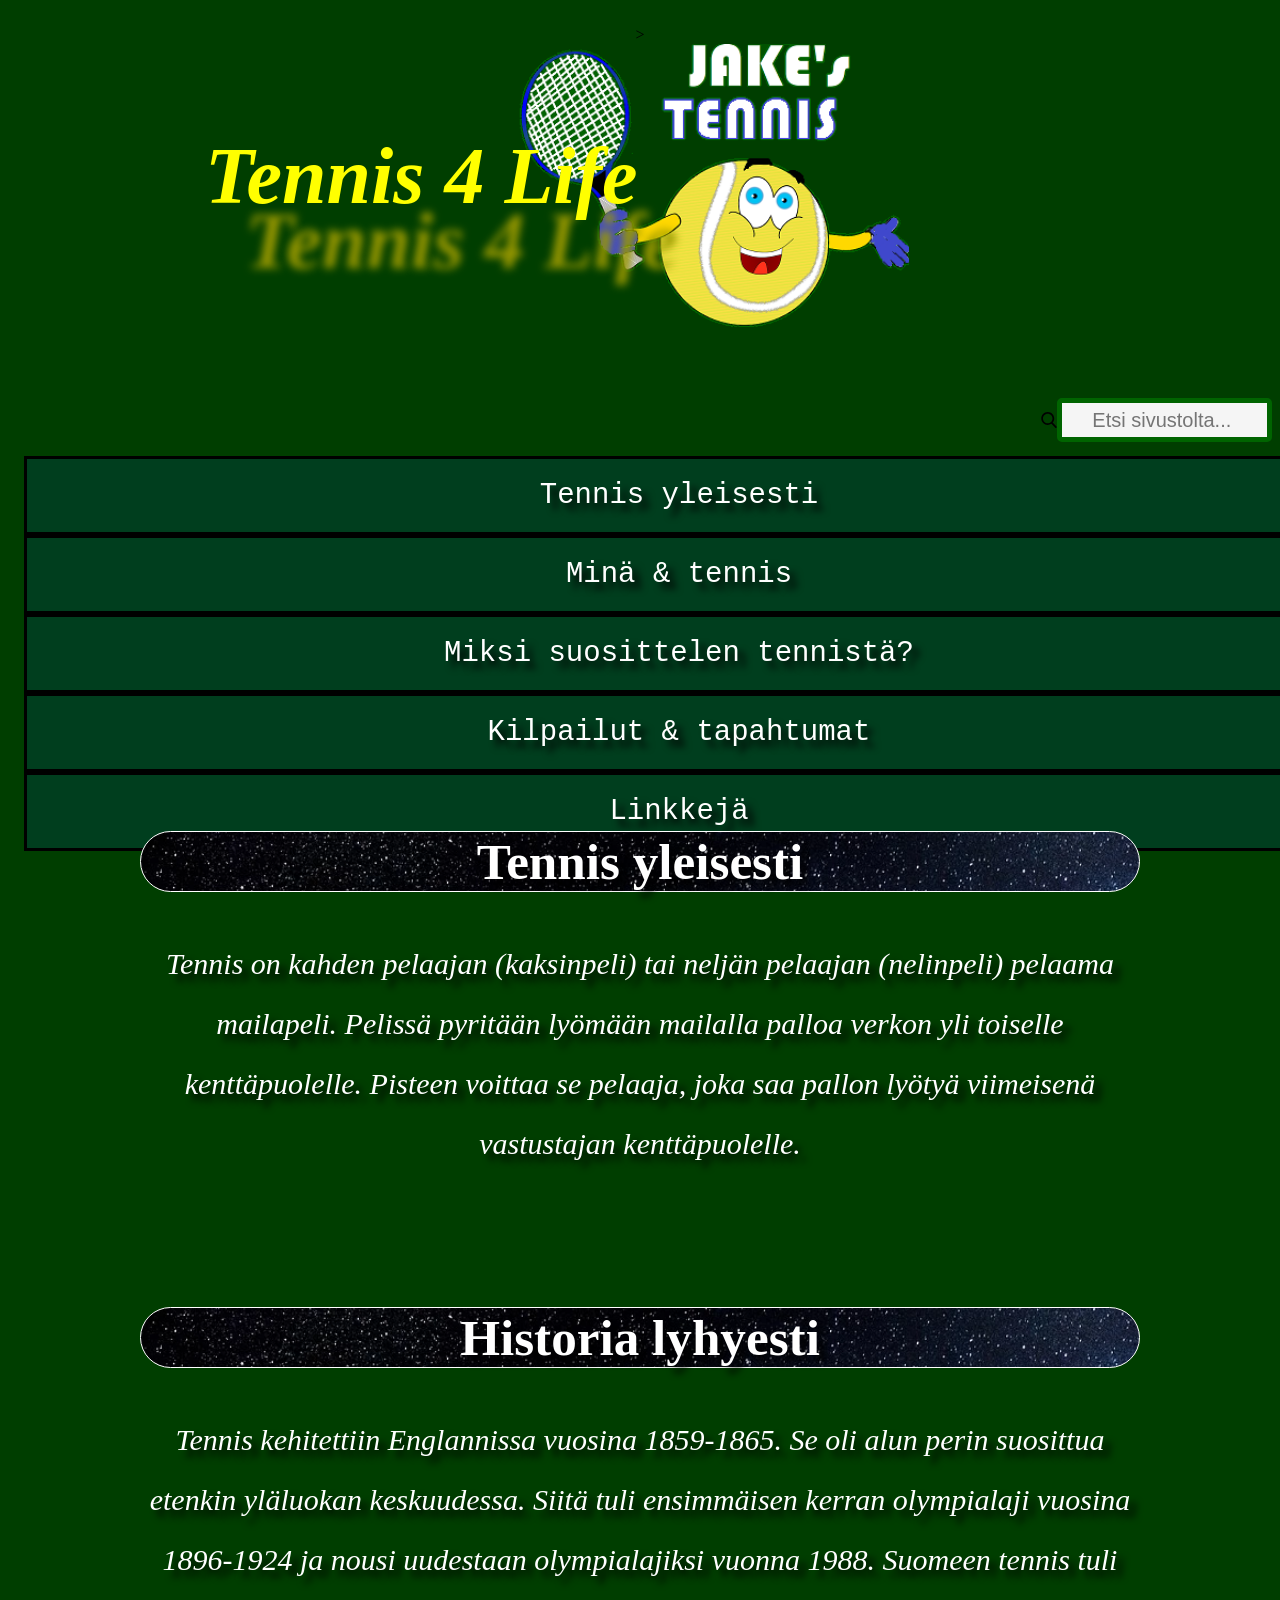
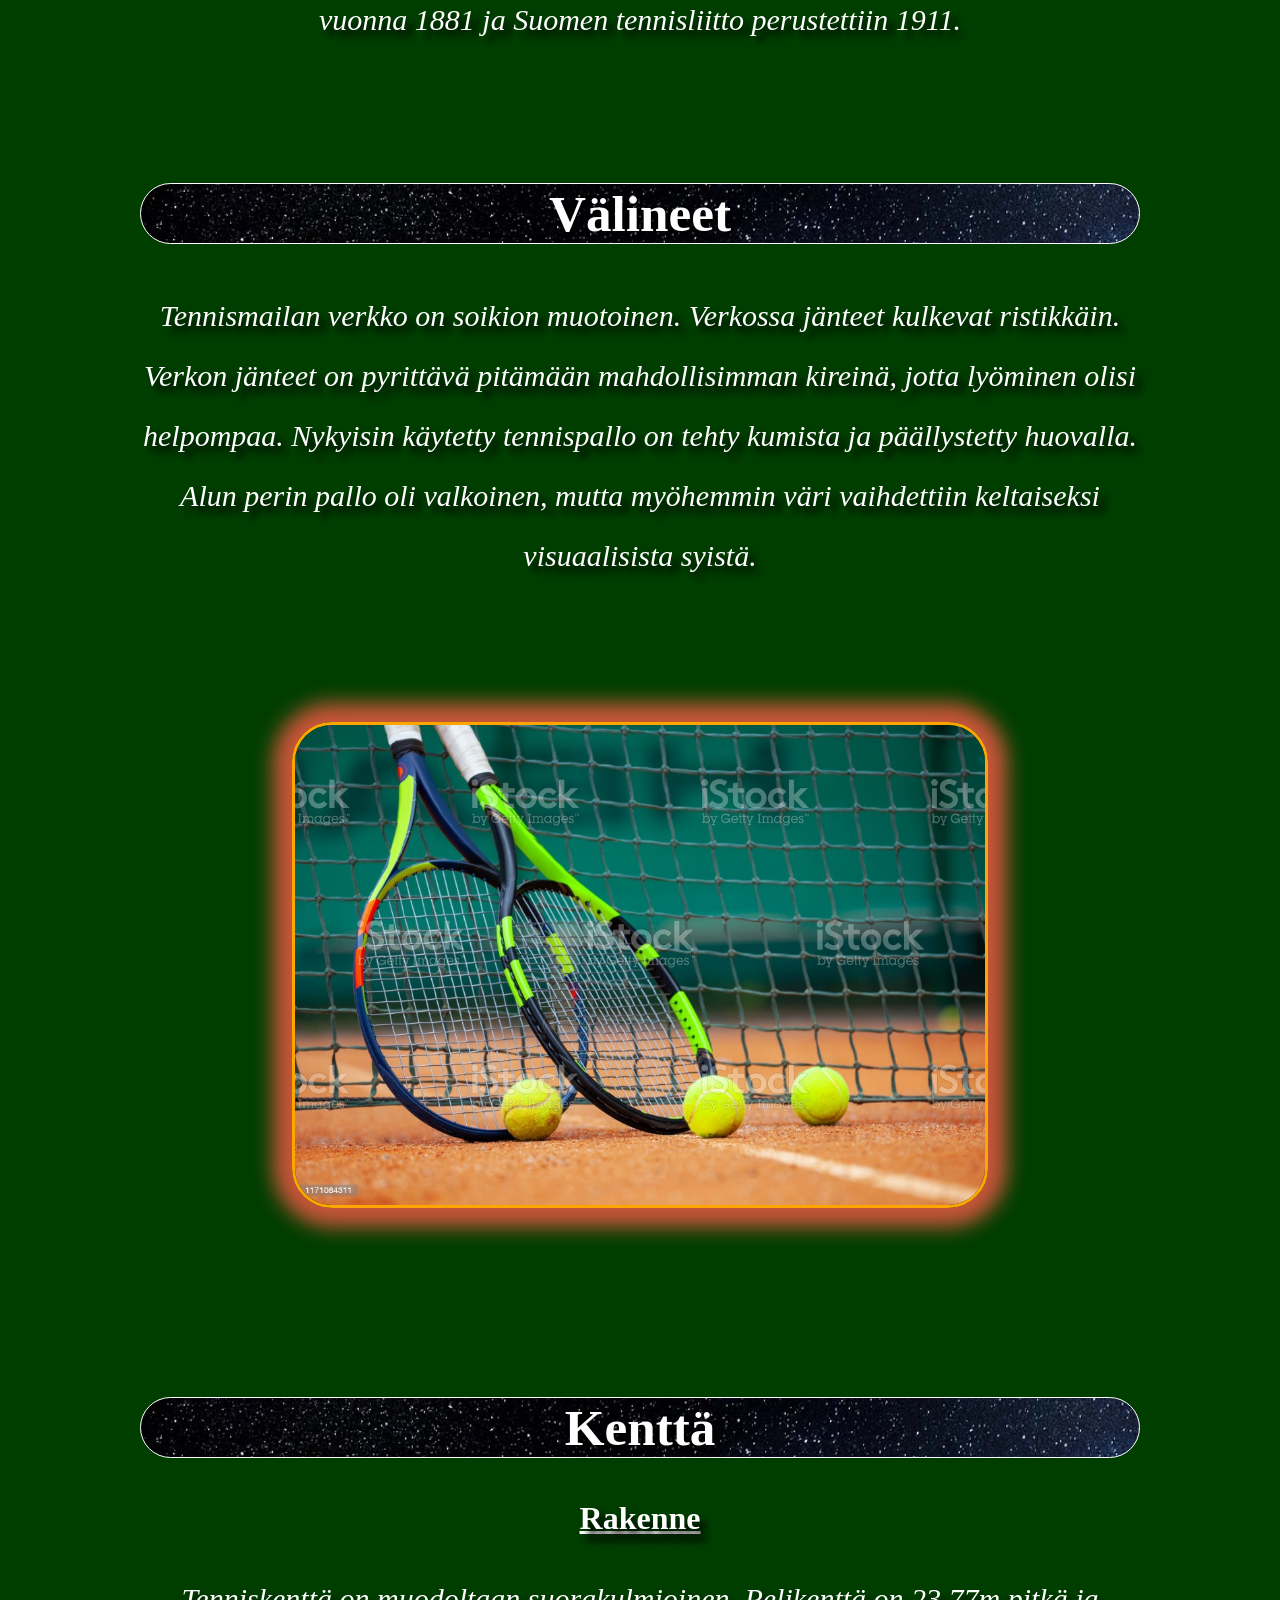
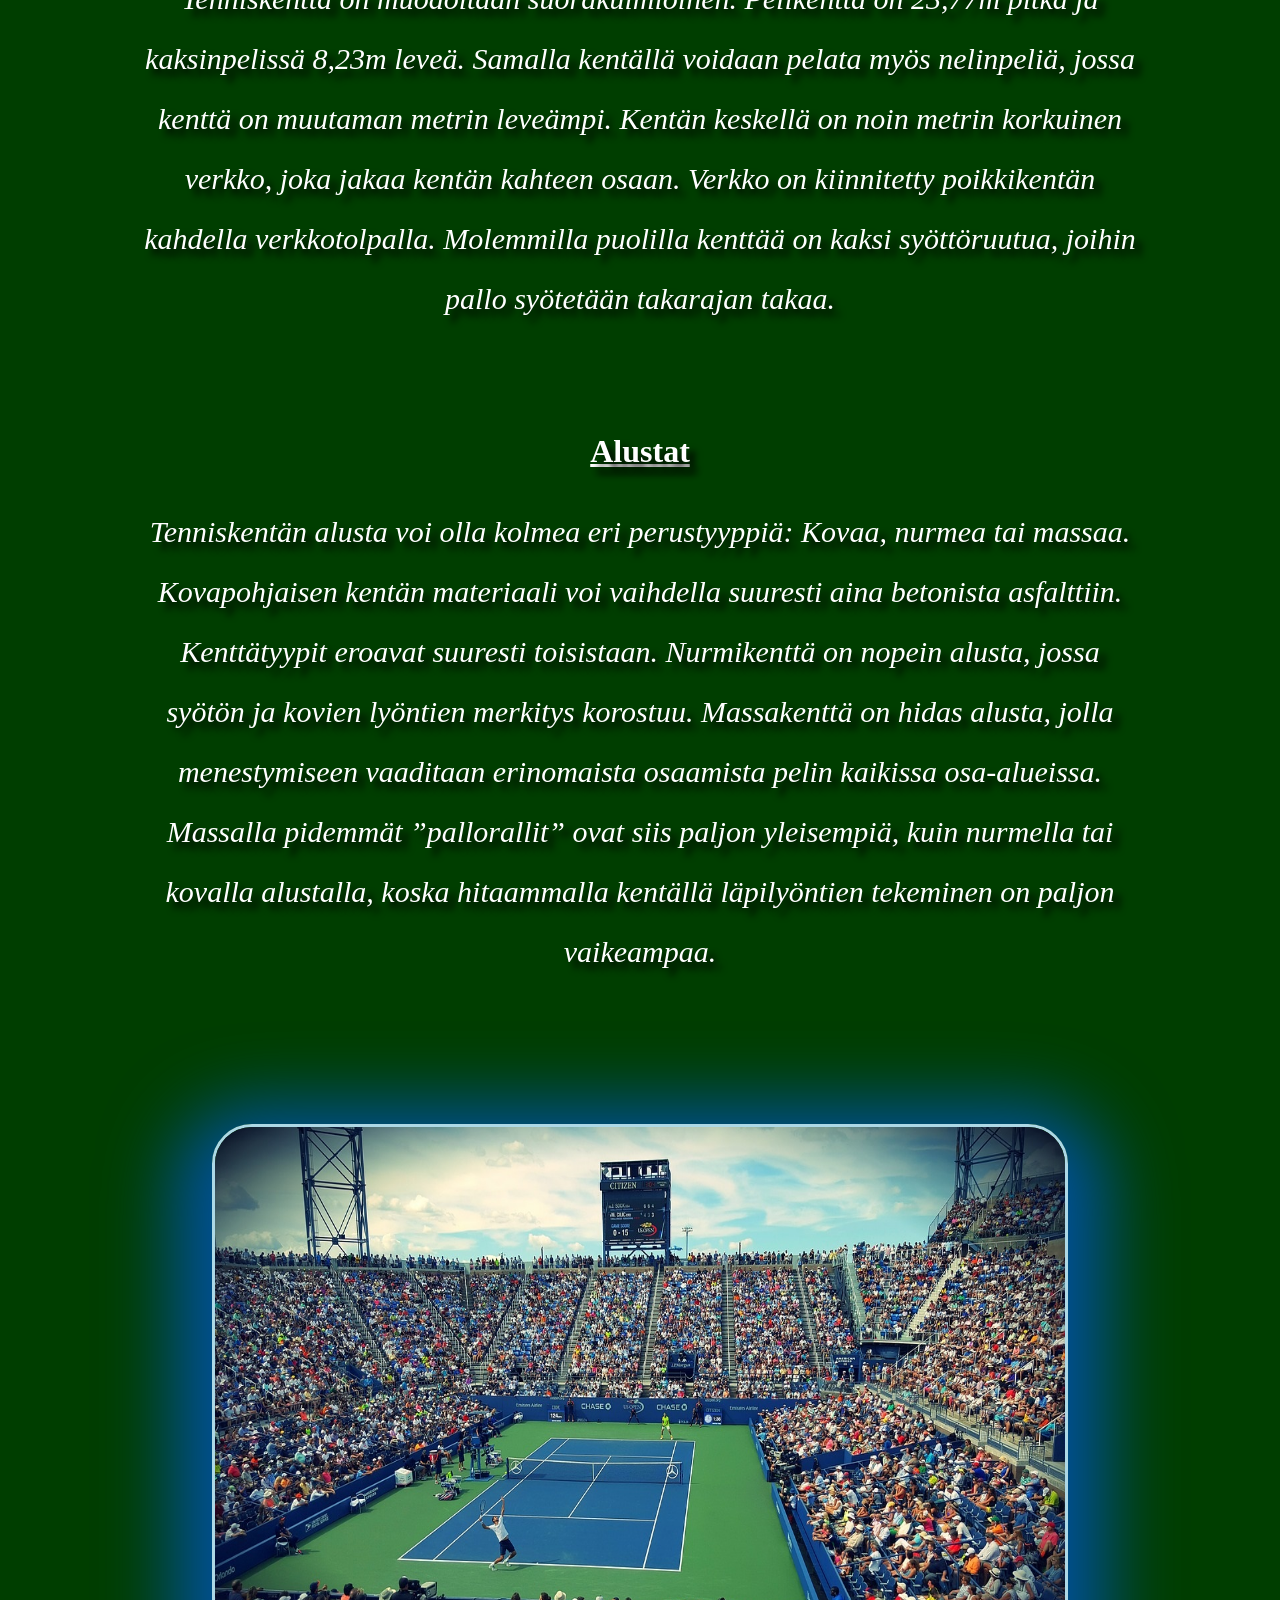
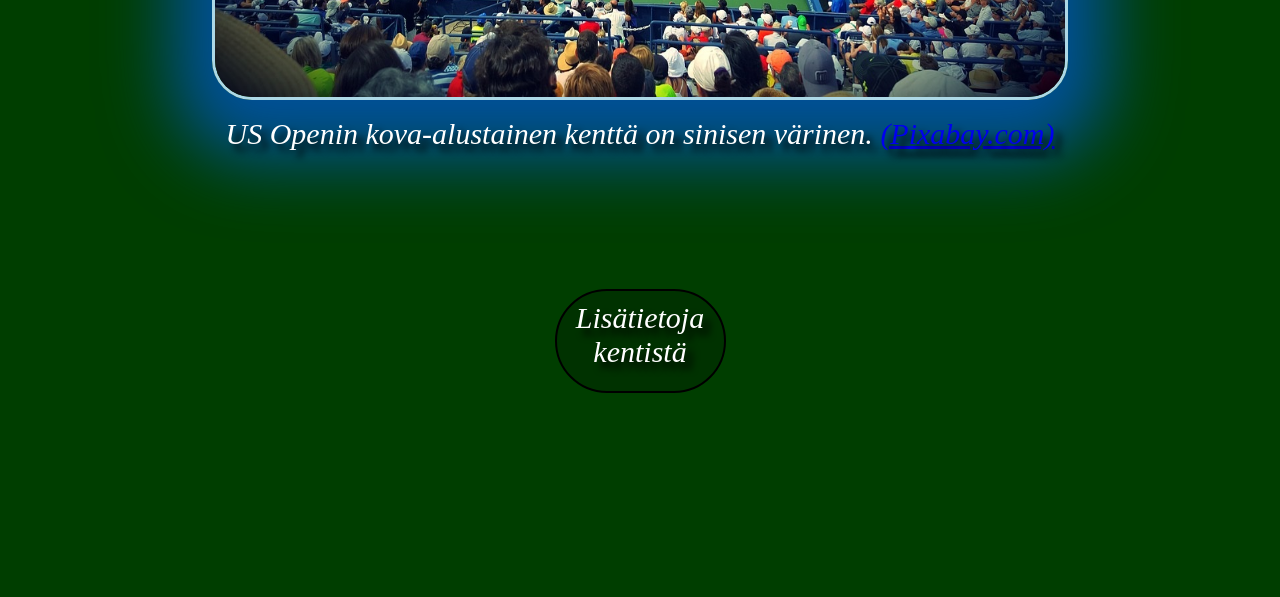
==== index.html @ c65dee9b "Add files via upload" ====
<!DOCTYPE html>
<html>
<head>
  <link rel="icon” type="icon” href="tenniskuvia/favicon.jpg">
    </head>
    <! Logo ja "tennis 4 life" -teksti -->
    <header><br>
       <meta charset=utf-8>
        <meta name="viewport" content="width=device-width, initial-scale=1.0">>
        <img class="logo" src="tenniskuvia/tennislogo.png" alt=”Logo" height="300"><br><br><br>
       
    <! Search bar -->
                                                                                  <div class="wrapper">
    <img class="search-icon" src="[data-uri]" />
    <input class="search" placeholder="Etsi sivustolta..." type="text" >
    <img class="clear-icon" src="[data-uri]" />
  </div> 
  
  <! Sivuvalikko -->
  
  
   <div class="fixed">
    <a href="yleisesti.html" class=valikko >Tennis yleisesti</a><br><br>
    <a href="minajatennis.html" class=valikko >Minä & tennis</a><br><br>
    <a href="suosittelen.html" class=valikko >Miksi suosittelen?</a><br><br>
    <a href="kilpailut.html" class=valikko >Kilpailut & tapahtumat </a> <br><br>
     <a href="linkkeja.html" class=valikko >Linkkejä</a>           </div>                  
    <h4>Tennis 4 Life</h4>
      
                            
    <! Päävalikko -->                        
    
    <nav class="alkuvalikko">
     <a href="yleisesti.html" class=valikko1 >Tennis yleisesti</a>
    <a href="minajatennis.html" class=valikko1 >Minä & tennis</a>
    <a href="suosittelen.html" class=valikko1 >Miksi suosittelen tennistä?</a> 
    <a href="kilpailut.html" class=valikko1 >Kilpailut & tapahtumat </a> 
    <a href="linkkeja.html" class=valikko1 >Linkkejä</a>                             
    </nav></head>
    <h1>Tennis</h1>                         
                               
    </header>
      
    <! Pääotsikko -->
                           
    <title>Tennis</title>
    <meta charset="UTF-8">
    <metaname="author"content=”Jaakko Linnamaa">
    <metaname=”description” content=”Jaakko ja tennis harrastuksena">
    
    <metahttp-equiv=”default-style” content=”60”>
    <link rel="stylesheet" href="tyylii.css">
   
 <! Otsikot, kuvat ja leipäteksti -->


<body>
   <div class="container">     <br><br><br> <br><br><br><br>  <br><br>              
    <h2>Tennis yleisesti</h2>
    <p>Tennis on kahden pelaajan (kaksinpeli) tai neljän pelaajan (nelinpeli) pelaama mailapeli. Pelissä pyritään lyömään mailalla palloa verkon yli toiselle kenttäpuolelle. Pisteen voittaa se pelaaja, joka saa pallon lyötyä viimeisenä vastustajan kenttäpuolelle.</p><br><br><br><br><br>
    <h2>Historia lyhyesti</h2>
    <p>Tennis kehitettiin Englannissa vuosina 1859-1865. Se oli alun perin suosittua etenkin yläluokan keskuudessa. Siitä tuli ensimmäisen kerran olympialaji vuosina 1896-1924 ja nousi uudestaan olympialajiksi vuonna 1988. Suomeen tennis tuli vuonna 1881 ja Suomen tennisliitto perustettiin 1911. </p><br><br><br><br><br>
    <h2>Välineet</h2>
    <p>Tennismailan verkko on soikion muotoinen. Verkossa jänteet kulkevat ristikkäin. Verkon jänteet on pyrittävä pitämään mahdollisimman kireinä, jotta lyöminen olisi helpompaa.
Nykyisin käytetty tennispallo on tehty kumista ja päällystetty huovalla. Alun perin pallo oli valkoinen, mutta myöhemmin väri vaihdettiin keltaiseksi visuaalisista syistä.<br><br><br>
</p>
    <figure> 
     <img class="mailat" src="tenniskuvia/tennismaila.jpg" alt=”Maila ja pallo" border="3" height="480" width="690">
   </figure>       <br><br><br><br><br><br> <br>                                              
    <h2>Kenttä</h2>
    <h3>Rakenne</h3>
    <p>Tenniskenttä on muodoltaan suorakulmioinen. Pelikenttä on 23,77m pitkä ja kaksinpelissä 8,23m leveä. Samalla kentällä voidaan pelata myös nelinpeliä, jossa kenttä on muutaman metrin leveämpi. Kentän keskellä on noin metrin korkuinen verkko, joka jakaa kentän kahteen osaan. Verkko on kiinnitetty poikkikentän kahdella verkkotolpalla. Molemmilla puolilla kenttää on kaksi syöttöruutua, joihin pallo syötetään takarajan takaa.</p><br><br><br><br>
    <h3>Alustat</h3>
    <p>Tenniskentän alusta voi olla kolmea eri perustyyppiä: Kovaa, nurmea tai massaa. Kovapohjaisen kentän materiaali voi vaihdella suuresti aina betonista asfalttiin. Kenttätyypit eroavat suuresti toisistaan. Nurmikenttä on nopein alusta, jossa syötön ja kovien lyöntien merkitys korostuu. Massakenttä on hidas alusta, jolla menestymiseen vaaditaan erinomaista osaamista pelin kaikissa osa-alueissa. Massalla pidemmät ”pallorallit” ovat siis paljon yleisempiä, kuin nurmella tai kovalla alustalla, koska hitaammalla kentällä läpilyöntien tekeminen on paljon vaikeampaa.</p> <br>
<figure> <br><br><br><br><br><br>
    
    <img class="tennisqva" src="tenniskuvia/tenniskentta.jpg" border="3" alt=”tenniskentta" height="570" width="850"> 
    <figcaption>
    <p><i>US Openin kova-alustainen kenttä on sinisen värinen. <a id="pixabay-link" href="https://www.pixabay.com">(Pixabay.com)</p>
    </figcaption> </figure>  <br><br><br><br><br><br>
                                                                                                                   
    <a id="kentät-link" href="https://www.ertheo.com/blog/en/type-tennis-courts/" class=lisaa>Lisätietoja kentistä</a>
                                                                                 </figure>
                                                                                   
</div><br><br><br><br><br><br>
                                                                                 
  <! Alavalikko --> 
                                                                                 
</body>
                                                                           
 <footer><div class="flex-container1">
<br>

<nav class="city">
<a href="condition.html" class=foots >Condition of use</a>
<a href="policy.html" class=foots >Privacy policy</a>
<a href="contact.html" class=foots >Contact us</a>
<a href="about.html" class=foots >About us</a>
</nav></div>
</footer>
</html>
---- tyylii.css ----
/* taustat otsikoille, alavalikon pallukoille ja "linkkejä" -sivun taustakuva */

h1{background-image:url(tenniskuvia/night.jpg); background-size: 3050px;}
h2{background-image:url(tenniskuvia/night.jpg); border-radius: 40px; background-size: 1050px; border: solid 1px white}
.container3{background-image:url(tenniskuvia/palloa.jpg)}

/* tekstit ja otsikot */
/* määritellään leipätekstin ja otiskoiden fontit, sijainti ja koot. h4 on "tennis 4 life" tekstin määrittelijä. */
p {
font-size: 28px;
font-style: italic;
    font-family: "Goudy Old Style", serif;
    color: white;
    max-width: 1000px;
    position: relative;
    line-height: 2em;
    left: 0px;
    margin:0;}
    .container{
        width:1000px;
        margin:auto;
        text-align: center;
        text-shadow: 7px 7px 7px #000000;
}
h1 {
    color:white;
    text-shadow: 7px 7px 7px #000000;
    font-size: 4.07em;
    font-family: 'Courier New', monospace;
    display: block;
    position: relative;
    text-align: center;
}
h2 {
    color:white;
    text-shadow: 7px 7px 7px #000000;
    font-size: 3.2em;
    text-decoration: rgb(0,62,30);
    position: relative;
    padding: 15pm 15px;
    text-align: center;
    max-width: 1050px;
}
h3 {  color: white;
    text-shadow: 7px 7px 7px #000000;
        font-size: 2em; 
    text-decoration:rgb(0,62,30);
        position: relative;
    padding: 15pm 15px;
    max-width: 1050px;
    text-align: center;
    text-decoration: underline rgb(255,255,255);
}
h4 {
    font-family: 'Brush Script MT', cursive;
    color:yellow;
    text-shadow: 40px 65px 8px #990;
    font-size: 7em;
    position: relative;
    top: 25px;
    left: 205px;
    display: block;
    position: absolute;
    font-style: italic;

/* taustaväri sivulle */
}
body {background-color:rgb(0,62,00);}


/* sivuvalikko */
/* koko ja sijainti, pysyy sivun vasemmassa raunassa vieritettäessä sivua */
.valikko {display:flex; flex-direction: column; position: sticky; text-align:center; color:white;font-size:20px;text-shadow: 7px 7px 7px #000000;height:auto;} 

/* ylävalikko */
/* määritellään koot, sijainti, tekstin tyyli jne. */
.valikko1 {font-family:'Courier New', monospace;  display: flex; border: solid 3px black; justify-content: space-evenly; width: 100%; text-align:center;float: left;display:inline-block;margin-left:100em; color:white;font-size:20px; padding: 20px; margin: 0px;text-decoration:inherit;text-shadow: 7px 7px 7px #000000;} 
a:hover{background-color: darkgreen; text-decoration:underline; border-color: green}

/* sivuvalikkoon puuttuvia tietoja */
div.fixed{ width: 190px; 
  position: fixed; 
  margin-left: 10px;
bottom: 4.5em;}


/* kuva */
.sammakko{position: relative;
    
    box-shadow: 0px 0px 40px 10px#06fcc8;
    border-color: #037f92;
    }


/* navigation */
nav {
  display: flex;
    justify-content: space-evenly;
    background-color:rgb(0,42,30);
    box-shadow: 0px 0px 50px 4px#000;
list-style-type: none;
  text-align: start; 
    text-align: center;
    border-bottom-style: double;
    border-left-style: double;
    border-right-style: double;
    border-top-style: double;

/* alavalikon värit ja fontit */
}
 .city{
  background-color:rgb(0,62,30);
 font-family: "Goudy Old Style", serif;
    
     list-style-type: none;
  text-align: start; 
     text-align: center;     
     height: 60px;
    border-bottom-style: double;
    border-left-style: double;
    border-right-style: double;
    border-top-style: double;
     border-radius:40px;
}


/* linkit */
/* linkkien värit jne. */
.foots{color:white; text-decoration:inherit;font-size: 29px;border:solid white 1px;padding:10px;background-color:rgb(0,50,0); display:inline-block; margin: 1.7px 85px; width:5.9em; border-radius:1000px;} 
a:visited{color: darkcyan}
a:hover {color:yellow}
a:active {color:lightgreen}

/* kuvia */
/* koot ja reunat kuville */
.tennisqva{
    position: relative;
    border-radius:40px;
    box-shadow: 0px 20px 70px 39px#005199;
border-color: lightblue;}
.rafa{
    position: relative;
    border-radius:40px;
    box-shadow: 0px 20px 70px 39px#000150;
    max-width:800px;
border-color: blue;}
    .rafa:hover{
        transform-style:preserve-3d;}
.uusi:hover{
    transform-style:preserve-3d;}
.uusi:hover{
    transform: scale(1.4);}
.nuorena{
    position: relative;
   border-radius:30px;
    box-shadow: 0px 0px 50px 20px#999150;
    border-color: darkolivegreen;
    }
.nuorena:hover{
  transform: scale(1.4);}
.nuorena:hover{
    transform-style:preserve-3d;}
.nuorena:hover{
    border-color: yellowgreen;}
.turnaus{
    position: relative;
    border-radius:40px;
    box-shadow: 0px 20px 70px 39px#C75039;
    border-color: orange;
    }
.turnaus:hover{
    transform-style: preserve-3d;
}
.uusi{
    position: relative;
     border-radius:50px;
    border-bottom-style: double;
    border-collapse: separate;
    border-width: thick;
   box-shadow: 0px 20px 200px 90px#000000;
    border-color: darkgreen;
    max-width:400px;
  
}
.rafa:hover{
  transform: scale(1.3);
}
div.flex_fixed {
  position: fixed;
    text-shadow: 7px 7px 7px #000000;
    bottom: 86px;
  right: 1300px;
  width: 500px;
    height:150px;
    border:none;
    margin:auto;
}
.fixed{
    text-shadow: 7px 7px 7px #000;
    font-size: 18.5px;
    font-style: italic;
}
.mailat{
  position: relative;
    border-radius:40px;
    box-shadow: 0px 0px 20px 19px#C75539;
    border-color: orange;
    }
.mailat:hover{
    transform-style: preserve-3d;
}
div.ylateksti{
    right: 500px;
    font-size: 100px;

/* ylävalikon asettelua */
}
.alkuvalikko{
    display: flex;
    width:100%;
    background-color:rgb(0,62,00);
    box-shadow: 0px 0px 50px 4px#000;
    height: 70px;
   background-size: 10px;
list-style-type: none;
  text-align: start; 
  padding: 0;
  margin: 0;
    border-bottom-style: double;
    border-left-style: double;
    border-right-style: double;
    border-top-style: double;
    
}
.flex-container{display: flex; width: auto}
.flex-container1{display: flex; width: 100%; justify-content: center;}

.lisaa{color:white; font-size: 50px; text-decoration:inherit;border:solid 2px black;padding:10px;background-color:rgb(0,50,0); display:inline-block; margin: 1.7px 55px; width:9.9em; border-radius:1000px;} 
a:visited{color: violet}
a:hover {color:yellow}
a:active {color:lightgreen}
.foots:hover{
    background: darkgreen;
}
.lisaa:hover{
    background: darkgreen;

/* logon sijoittaminen */
}
.logo{position: relative; left: 700px}
header{background: rgb(0,62,00); text-align: center}
footer{text-align: center}


/* search bar sivulle */
.wrapper {
    justify-content:flex-end;
    position: relative;
    display: flex;
    min-width: 100px;
    }
  .clear-icon {
    position: absolute;
    top: 8px;
    right: 8px;
    width: 10px;
    cursor: pointer;
    visibility: hidden;
  }
 .search {
     font-size: 20px;
    border: 5px solid darkgreen;
     justify-content:flex-end;
    border-radius: 5px;
    height: 30px;
    width: 12%;
    padding: 2px 23px 2px 30px;
    outline: 0;
     background-color: #f5f5f5;}
search:focus {
    border: 1.5px solid #009688;
    background-color: white;
  }
.logo{display: flex; justify-content: center;}



/* pienempi näyttö / tabletti */
/* pienemmässä näytössä valikko yksinkertaistuu eli menee päällekäin, sivuvalikko ja alavalikko katoavat */
@media only screen and (max-width: 1500px){div.fixed{visibility: hidden;}p{font-size:30px;}h1{font-size: 3em}.foots{font-size:15px} nav.city{visibility: hidden; background: rgb(0,62,00);border: none; box-shadow: none;float: none;width: 100%;float: left;  display: block; text-align: center; padding: 14px 16px; text-decoration: none;}h4{font-size: 5em; right: 1050px top: 2000px}img.logo{left: 500px}nav.alkuvalikko{border: none; box-shadow: none; background: rgb(0,62,00);float: none;width: 100%;float: left; display: block;text-align:center;
  padding: 14px 16px; text-decoration: none;}.valikko1{font-size: 29px;border: solid black;background: rgb(0,62,30)}header{width: 100%}h1{visibility: hidden}body{background: rgb(0,62,00)}.lisaa{margin:0.7px 25px; width:4.9em;height: 80px;font-size: 30px }}

/* pieni näyttö / kännykkä */
/* yhä pienemmässä näytössä sivu yksinkertaistuu entisestään, valikko yksinkertaistuu eli menee päällekäin, sivuvalikko ja alavalikko katoavat, koko sivu on samaa tummanvihreätä taustaa */
@media (min-width:320px)(max-width: 1500px){div.fixed{visibility: hidden;}p{font-size:30px;}h1{font-size: 3em}.foots{font-size:15px} nav.city{background: rgb(0,62,00);border: none; box-shadow: none;text-align: center; padding: 14px 16px;}h4{font-size: 5em; right: 1050px top: 2000px}img.logo{left: 500px}nav.alkuvalikko{border: none; box-shadow: none; background: rgb(0,62,00);float: none;width: 100%;float: left; display: block;text-align:center;
  padding: 14px 16px; text-decoration: none;}.valikko1{font-size: 25px;border: solid black;background: rgb(0,62,30)}header{width: 100%}h1{visibility: hidden}body{background: rgb(0,62,00)}.lisaa{margin:0.7px 25px; width:4.9em;height: 80px;font-size: 30px }}
 
    
/* koneella pienempi näyttö */  
/* sivuvalikko otetaan pois, mikäli näyttö ei ole tarpeeksi leveä ja valikko menisi tekstin päälle */
@media only screen and (max-width: 1900px){div.fixed{visibility: hidden;}
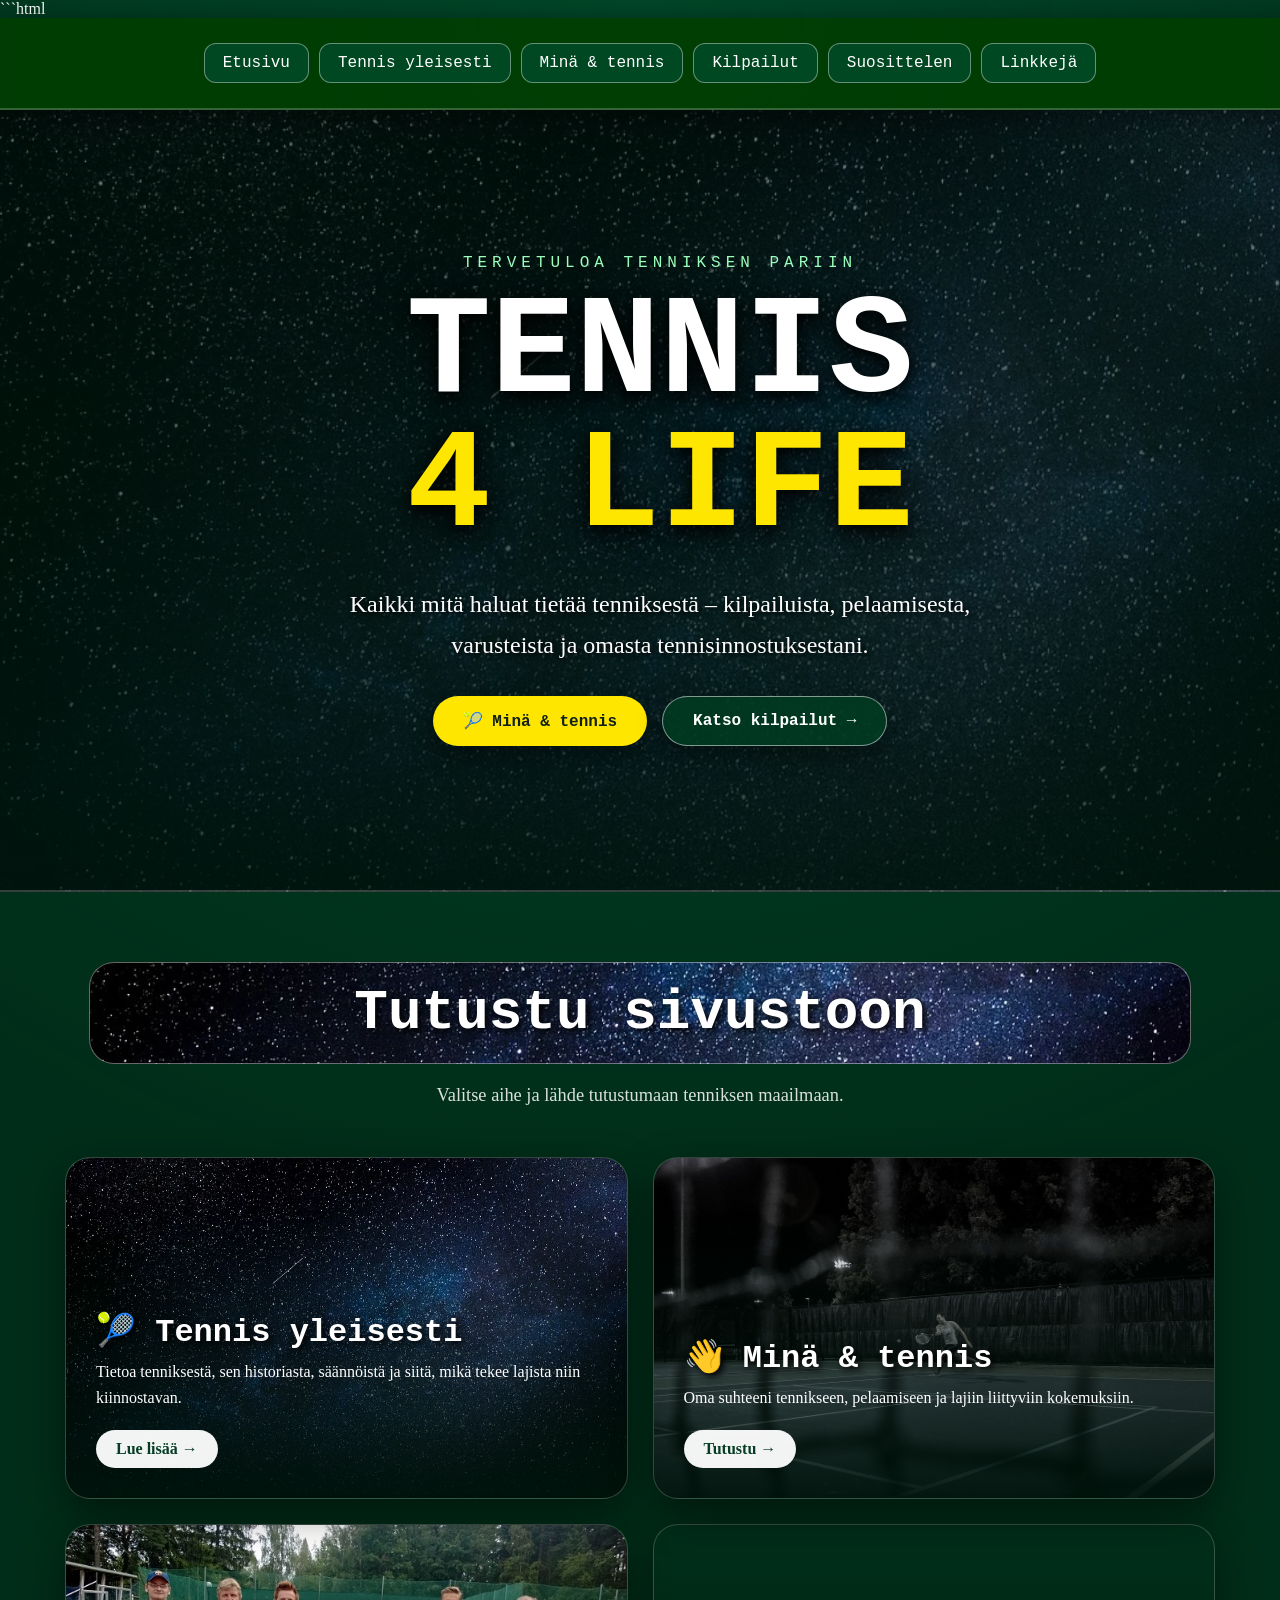
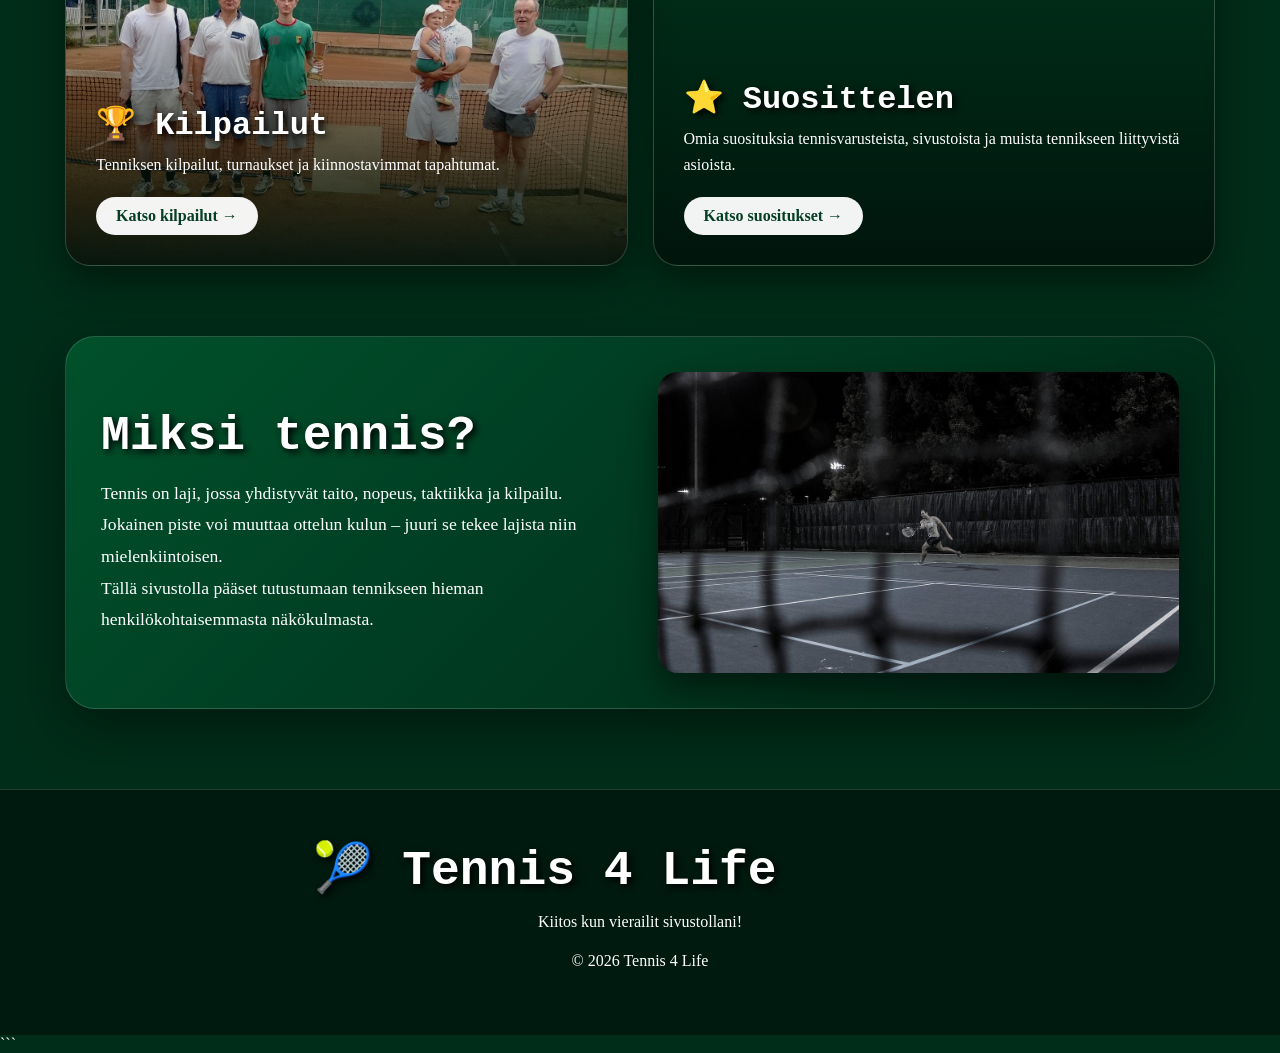
==== commit 324089cc: "Update index.html" ====
--- a/index.html
+++ b/index.html
@@ -1,101 +1,822 @@
+```html
 <!DOCTYPE html>
-<html>
+<html lang="fi">
+
 <head>
-  <link rel="icon” type="icon” href="tenniskuvia/favicon.jpg">
-    </head>
-    <! Logo ja "tennis 4 life" -teksti -->
-    <header><br>
-       <meta charset=utf-8>
-        <meta name="viewport" content="width=device-width, initial-scale=1.0">>
-        <img class="logo" src="tenniskuvia/tennislogo.png" alt=”Logo" height="300"><br><br><br>
-       
-    <! Search bar -->
-                                                                                  <div class="wrapper">
-    <img class="search-icon" src="[data-uri]" />
-    <input class="search" placeholder="Etsi sivustolta..." type="text" >
-    <img class="clear-icon" src="[data-uri]" />
-  </div> 
-  
-  <! Sivuvalikko -->
-  
-  
-   <div class="fixed">
-    <a href="yleisesti.html" class=valikko >Tennis yleisesti</a><br><br>
-    <a href="minajatennis.html" class=valikko >Minä & tennis</a><br><br>
-    <a href="suosittelen.html" class=valikko >Miksi suosittelen?</a><br><br>
-    <a href="kilpailut.html" class=valikko >Kilpailut & tapahtumat </a> <br><br>
-     <a href="linkkeja.html" class=valikko >Linkkejä</a>           </div>                  
-    <h4>Tennis 4 Life</h4>
-      
-                            
-    <! Päävalikko -->                        
-    
+    <meta charset="UTF-8">
+    <meta name="viewport" content="width=device-width, initial-scale=1.0">
+
+    <title>Tennis 4 Life 🎾</title>
+
+    <link rel="stylesheet" href="tyylii.css">
+
+    <style>
+        /* ==============================
+           ETUSIVUN OMA TYYLI
+           ============================== */
+
+        .hero {
+            position: relative;
+            min-height: 620px;
+
+            display: flex;
+            align-items: center;
+            justify-content: center;
+
+            text-align: center;
+
+            padding: 80px 20px;
+
+            background:
+                linear-gradient(
+                    rgba(0, 25, 15, 0.55),
+                    rgba(0, 25, 15, 0.80)
+                ),
+                url("tenniskuvia/night.jpg");
+
+            background-size: cover;
+            background-position: center;
+
+            border-bottom: 2px solid rgba(255,255,255,0.2);
+
+            overflow: hidden;
+        }
+
+
+        .hero-content {
+            max-width: 900px;
+            z-index: 2;
+        }
+
+
+        .hero-small {
+            font-family: "Courier New", monospace;
+
+            font-size: 1rem;
+
+            letter-spacing: 5px;
+
+            text-transform: uppercase;
+
+            color: #9cffbd;
+
+            margin-bottom: 15px;
+        }
+
+
+        .hero h1 {
+            background: none;
+
+            border: none;
+
+            margin: 0;
+
+            padding: 0;
+
+            max-width: none;
+
+            font-size: clamp(4rem, 11vw, 9rem);
+
+            line-height: 0.95;
+
+            font-family: "Courier New", monospace;
+
+            color: white;
+
+            text-shadow:
+                0 5px 15px #000,
+                0 10px 40px rgba(0,0,0,0.8);
+        }
+
+
+        .hero h1 span {
+            color: #ffe600;
+        }
+
+
+        .hero-description {
+            max-width: 700px;
+
+            margin: 30px auto;
+
+            font-size: clamp(1.1rem, 2vw, 1.5rem);
+
+            line-height: 1.7;
+
+            font-style: normal;
+
+            text-shadow: 2px 2px 5px #000;
+        }
+
+
+        .hero-buttons {
+            display: flex;
+
+            justify-content: center;
+
+            flex-wrap: wrap;
+
+            gap: 15px;
+
+            margin-top: 30px;
+        }
+
+
+        .hero-button {
+            display: inline-block;
+
+            padding: 15px 30px;
+
+            border-radius: 50px;
+
+            background: #ffe600;
+
+            color: #102015 !important;
+
+            font-family: "Courier New", monospace;
+
+            font-weight: bold;
+
+            font-size: 1rem;
+
+            text-decoration: none !important;
+
+            box-shadow: 0 8px 25px rgba(0,0,0,0.45);
+
+            transition: 0.25s ease;
+        }
+
+
+        .hero-button:hover {
+            transform: translateY(-4px) scale(1.03);
+
+            background: white;
+
+            color: #006b3c !important;
+        }
+
+
+        .hero-button.secondary {
+            background: rgba(0,60,35,0.85);
+
+            color: white !important;
+
+            border: 1px solid rgba(255,255,255,0.5);
+        }
+
+
+        .hero-button.secondary:hover {
+            background: #00733d;
+
+            color: white !important;
+        }
+
+
+        /* ==============================
+           SISÄLTÖ
+           ============================== */
+
+        .home-section {
+            width: min(1150px, 92%);
+
+            margin: 70px auto;
+        }
+
+
+        .section-title {
+            text-align: center;
+
+            font-family: "Courier New", monospace;
+
+            font-size: clamp(2rem, 5vw, 3.5rem);
+
+            margin-bottom: 15px;
+
+            text-shadow: 3px 3px 7px #000;
+        }
+
+
+        .section-subtitle {
+            text-align: center;
+
+            max-width: 700px;
+
+            margin: 0 auto 45px;
+
+            font-size: 1.15rem;
+
+            font-style: normal;
+
+            color: rgba(255,255,255,0.85);
+        }
+
+
+        /* ==============================
+           KORTIT
+           ============================== */
+
+        .home-cards {
+            display: grid;
+
+            grid-template-columns: repeat(2, 1fr);
+
+            gap: 25px;
+        }
+
+
+        .home-card {
+            position: relative;
+
+            min-height: 280px;
+
+            display: flex;
+
+            flex-direction: column;
+
+            justify-content: flex-end;
+
+            padding: 30px;
+
+            overflow: hidden;
+
+            border-radius: 25px;
+
+            border: 1px solid rgba(255,255,255,0.2);
+
+            background:
+                linear-gradient(
+                    transparent 15%,
+                    rgba(0,20,12,0.95) 100%
+                );
+
+            box-shadow:
+                0 15px 40px rgba(0,0,0,0.45);
+
+            transition:
+                transform 0.3s ease,
+                box-shadow 0.3s ease;
+        }
+
+
+        .home-card::before {
+            content: "";
+
+            position: absolute;
+
+            inset: 0;
+
+            background-size: cover;
+
+            background-position: center;
+
+            z-index: -1;
+
+            transition: transform 0.4s ease;
+        }
+
+
+        .home-card:hover {
+            transform: translateY(-8px);
+
+            box-shadow:
+                0 25px 55px rgba(0,0,0,0.65);
+        }
+
+
+        .home-card:hover::before {
+            transform: scale(1.06);
+        }
+
+
+        .card-general::before {
+            background-image:
+                url("tenniskuvia/night.jpg");
+        }
+
+
+        .card-me::before {
+            background-image:
+                url("tenniskuvia/palloa.jpg");
+        }
+
+
+        .card-tournaments::before {
+            background-image:
+                url("tenniskuvia/turnaus.jpg");
+        }
+
+
+        .card-recommend::before {
+            background-image:
+                url("tenniskuvia/mailat.jpg");
+        }
+
+
+        .home-card h2 {
+            background: none;
+
+            border: none;
+
+            padding: 0;
+
+            margin: 0 0 8px;
+
+            font-size: 2rem;
+
+            text-align: left;
+
+            text-shadow: 3px 3px 7px #000;
+        }
+
+
+        .home-card p {
+            margin: 0 0 20px;
+
+            font-size: 1rem;
+
+            line-height: 1.6;
+
+            font-style: normal;
+
+            text-align: left;
+        }
+
+
+        .card-link {
+            align-self: flex-start;
+
+            display: inline-block;
+
+            padding: 10px 20px;
+
+            border-radius: 30px;
+
+            background: rgba(255,255,255,0.95);
+
+            color: #063d25 !important;
+
+            font-weight: bold;
+
+            text-decoration: none !important;
+
+            transition: 0.2s ease;
+        }
+
+
+        .card-link:hover {
+            background: #ffe600;
+
+            transform: translateX(5px);
+        }
+
+
+        /* ==============================
+           ESITTELY
+           ============================== */
+
+        .about-box {
+            display: grid;
+
+            grid-template-columns: 1fr 1fr;
+
+            gap: 35px;
+
+            align-items: center;
+
+            padding: 35px;
+
+            border-radius: 30px;
+
+            background:
+                linear-gradient(
+                    135deg,
+                    rgba(0,85,45,0.9),
+                    rgba(0,35,22,0.95)
+                );
+
+            border: 1px solid rgba(255,255,255,0.15);
+
+            box-shadow:
+                0 20px 50px rgba(0,0,0,0.4);
+        }
+
+
+        .about-box h2 {
+            background: none;
+
+            border: none;
+
+            padding: 0;
+
+            margin: 0 0 15px;
+
+            text-align: left;
+        }
+
+
+        .about-box p {
+            margin: 0;
+
+            font-style: normal;
+
+            font-size: 1.1rem;
+        }
+
+
+        .about-image {
+            width: 100%;
+
+            max-height: 350px;
+
+            object-fit: cover;
+
+            border-radius: 20px;
+
+            box-shadow:
+                0 15px 35px rgba(0,0,0,0.5);
+        }
+
+
+        /* ==============================
+           FOOTER
+           ============================== */
+
+        .home-footer {
+            margin-top: 80px;
+
+            padding: 50px 20px;
+
+            text-align: center;
+
+            background: rgba(0,25,15,0.9);
+
+            border-top:
+                1px solid rgba(255,255,255,0.15);
+        }
+
+
+        .home-footer h2 {
+            background: none;
+
+            border: none;
+
+            padding: 0;
+
+            margin: 0 0 10px;
+        }
+
+
+        .home-footer p {
+            font-style: normal;
+
+            font-size: 1rem;
+
+            margin: 10px auto;
+        }
+
+
+        /* ==============================
+           PUHELIN
+           ============================== */
+
+        @media (max-width: 750px) {
+
+            .hero {
+                min-height: 540px;
+
+                padding: 60px 15px;
+            }
+
+
+            .hero h1 {
+                font-size: clamp(3.5rem, 18vw, 6rem);
+            }
+
+
+            .hero-description {
+                font-size: 1rem;
+            }
+
+
+            .hero-button {
+                width: 100%;
+
+                max-width: 300px;
+            }
+
+
+            .home-cards {
+                grid-template-columns: 1fr;
+            }
+
+
+            .about-box {
+                grid-template-columns: 1fr;
+
+                padding: 25px;
+            }
+
+
+            .about-box h2 {
+                text-align: center;
+            }
+        }
+
+
+        @media (max-width: 450px) {
+
+            .hero {
+                min-height: 500px;
+            }
+
+
+            .hero-small {
+                font-size: 0.75rem;
+
+                letter-spacing: 3px;
+            }
+
+
+            .home-card {
+                min-height: 250px;
+
+                padding: 22px;
+            }
+
+
+            .home-card h2 {
+                font-size: 1.7rem;
+            }
+        }
+    </style>
+</head>
+
+
+<body>
+
+    <!-- ==============================
+         NAVIGOINTI
+         ============================== -->
+
     <nav class="alkuvalikko">
-     <a href="yleisesti.html" class=valikko1 >Tennis yleisesti</a>
-    <a href="minajatennis.html" class=valikko1 >Minä & tennis</a>
-    <a href="suosittelen.html" class=valikko1 >Miksi suosittelen tennistä?</a> 
-    <a href="kilpailut.html" class=valikko1 >Kilpailut & tapahtumat </a> 
-    <a href="linkkeja.html" class=valikko1 >Linkkejä</a>                             
-    </nav></head>
-    <h1>Tennis</h1>                         
-                               
+
+        <div class="valikko1">
+
+            <a href="index.html">Etusivu</a>
+
+            <a href="yleisesti.html">
+                Tennis yleisesti
+            </a>
+
+            <a href="minajatennis.html">
+                Minä & tennis
+            </a>
+
+            <a href="kilpailut.html">
+                Kilpailut
+            </a>
+
+            <a href="suosittelen.html">
+                Suosittelen
+            </a>
+
+            <a href="linkkeja.html">
+                Linkkejä
+            </a>
+
+        </div>
+
+    </nav>
+
+
+    <!-- ==============================
+         HERO
+         ============================== -->
+
+    <header class="hero">
+
+        <div class="hero-content">
+
+            <div class="hero-small">
+                Tervetuloa tenniksen pariin
+            </div>
+
+            <h1>
+                TENNIS<br>
+                <span>4 LIFE</span>
+            </h1>
+
+            <p class="hero-description">
+                Kaikki mitä haluat tietää tenniksestä –
+                kilpailuista, pelaamisesta, varusteista
+                ja omasta tennisinnostuksestani.
+            </p>
+
+            <div class="hero-buttons">
+
+                <a
+                    class="hero-button"
+                    href="minajatennis.html">
+                    🎾 Minä & tennis
+                </a>
+
+                <a
+                    class="hero-button secondary"
+                    href="kilpailut.html">
+                    Katso kilpailut →
+                </a>
+
+            </div>
+
+        </div>
+
     </header>
-      
-    <! Pääotsikko -->
-                           
-    <title>Tennis</title>
-    <meta charset="UTF-8">
-    <metaname="author"content=”Jaakko Linnamaa">
-    <metaname=”description” content=”Jaakko ja tennis harrastuksena">
-    
-    <metahttp-equiv=”default-style” content=”60”>
-    <link rel="stylesheet" href="tyylii.css">
-   
- <! Otsikot, kuvat ja leipäteksti -->
-
-
-<body>
-   <div class="container">     <br><br><br> <br><br><br><br>  <br><br>              
-    <h2>Tennis yleisesti</h2>
-    <p>Tennis on kahden pelaajan (kaksinpeli) tai neljän pelaajan (nelinpeli) pelaama mailapeli. Pelissä pyritään lyömään mailalla palloa verkon yli toiselle kenttäpuolelle. Pisteen voittaa se pelaaja, joka saa pallon lyötyä viimeisenä vastustajan kenttäpuolelle.</p><br><br><br><br><br>
-    <h2>Historia lyhyesti</h2>
-    <p>Tennis kehitettiin Englannissa vuosina 1859-1865. Se oli alun perin suosittua etenkin yläluokan keskuudessa. Siitä tuli ensimmäisen kerran olympialaji vuosina 1896-1924 ja nousi uudestaan olympialajiksi vuonna 1988. Suomeen tennis tuli vuonna 1881 ja Suomen tennisliitto perustettiin 1911. </p><br><br><br><br><br>
-    <h2>Välineet</h2>
-    <p>Tennismailan verkko on soikion muotoinen. Verkossa jänteet kulkevat ristikkäin. Verkon jänteet on pyrittävä pitämään mahdollisimman kireinä, jotta lyöminen olisi helpompaa.
-Nykyisin käytetty tennispallo on tehty kumista ja päällystetty huovalla. Alun perin pallo oli valkoinen, mutta myöhemmin väri vaihdettiin keltaiseksi visuaalisista syistä.<br><br><br>
-</p>
-    <figure> 
-     <img class="mailat" src="tenniskuvia/tennismaila.jpg" alt=”Maila ja pallo" border="3" height="480" width="690">
-   </figure>       <br><br><br><br><br><br> <br>                                              
-    <h2>Kenttä</h2>
-    <h3>Rakenne</h3>
-    <p>Tenniskenttä on muodoltaan suorakulmioinen. Pelikenttä on 23,77m pitkä ja kaksinpelissä 8,23m leveä. Samalla kentällä voidaan pelata myös nelinpeliä, jossa kenttä on muutaman metrin leveämpi. Kentän keskellä on noin metrin korkuinen verkko, joka jakaa kentän kahteen osaan. Verkko on kiinnitetty poikkikentän kahdella verkkotolpalla. Molemmilla puolilla kenttää on kaksi syöttöruutua, joihin pallo syötetään takarajan takaa.</p><br><br><br><br>
-    <h3>Alustat</h3>
-    <p>Tenniskentän alusta voi olla kolmea eri perustyyppiä: Kovaa, nurmea tai massaa. Kovapohjaisen kentän materiaali voi vaihdella suuresti aina betonista asfalttiin. Kenttätyypit eroavat suuresti toisistaan. Nurmikenttä on nopein alusta, jossa syötön ja kovien lyöntien merkitys korostuu. Massakenttä on hidas alusta, jolla menestymiseen vaaditaan erinomaista osaamista pelin kaikissa osa-alueissa. Massalla pidemmät ”pallorallit” ovat siis paljon yleisempiä, kuin nurmella tai kovalla alustalla, koska hitaammalla kentällä läpilyöntien tekeminen on paljon vaikeampaa.</p> <br>
-<figure> <br><br><br><br><br><br>
-    
-    <img class="tennisqva" src="tenniskuvia/tenniskentta.jpg" border="3" alt=”tenniskentta" height="570" width="850"> 
-    <figcaption>
-    <p><i>US Openin kova-alustainen kenttä on sinisen värinen. <a id="pixabay-link" href="https://www.pixabay.com">(Pixabay.com)</p>
-    </figcaption> </figure>  <br><br><br><br><br><br>
-                                                                                                                   
-    <a id="kentät-link" href="https://www.ertheo.com/blog/en/type-tennis-courts/" class=lisaa>Lisätietoja kentistä</a>
-                                                                                 </figure>
-                                                                                   
-</div><br><br><br><br><br><br>
-                                                                                 
-  <! Alavalikko --> 
-                                                                                 
+
+
+    <!-- ==============================
+         PÄÄSISÄLTÖ
+         ============================== -->
+
+    <main>
+
+
+        <!-- Kortit -->
+
+        <section class="home-section">
+
+            <h2 class="section-title">
+                Tutustu sivustoon
+            </h2>
+
+            <p class="section-subtitle">
+                Valitse aihe ja lähde tutustumaan
+                tenniksen maailmaan.
+            </p>
+
+
+            <div class="home-cards">
+
+
+                <!-- Yleisesti -->
+
+                <article class="home-card card-general">
+
+                    <h2>
+                        🎾 Tennis yleisesti
+                    </h2>
+
+                    <p>
+                        Tietoa tenniksestä, sen historiasta,
+                        säännöistä ja siitä, mikä tekee lajista
+                        niin kiinnostavan.
+                    </p>
+
+                    <a
+                        class="card-link"
+                        href="yleisesti.html">
+                        Lue lisää →
+                    </a>
+
+                </article>
+
+
+                <!-- Minä ja tennis -->
+
+                <article class="home-card card-me">
+
+                    <h2>
+                        👋 Minä & tennis
+                    </h2>
+
+                    <p>
+                        Oma suhteeni tennikseen, pelaamiseen
+                        ja lajiin liittyviin kokemuksiin.
+                    </p>
+
+                    <a
+                        class="card-link"
+                        href="minajatennis.html">
+                        Tutustu →
+                    </a>
+
+                </article>
+
+
+                <!-- Kilpailut -->
+
+                <article class="home-card card-tournaments">
+
+                    <h2>
+                        🏆 Kilpailut
+                    </h2>
+
+                    <p>
+                        Tenniksen kilpailut, turnaukset
+                        ja kiinnostavimmat tapahtumat.
+                    </p>
+
+                    <a
+                        class="card-link"
+                        href="kilpailut.html">
+                        Katso kilpailut →
+                    </a>
+
+                </article>
+
+
+                <!-- Suosittelen -->
+
+                <article class="home-card card-recommend">
+
+                    <h2>
+                        ⭐ Suosittelen
+                    </h2>
+
+                    <p>
+                        Omia suosituksia tennisvarusteista,
+                        sivustoista ja muista tennikseen
+                        liittyvistä asioista.
+                    </p>
+
+                    <a
+                        class="card-link"
+                        href="suosittelen.html">
+                        Katso suositukset →
+                    </a>
+
+                </article>
+
+            </div>
+
+        </section>
+
+
+        <!-- ==============================
+             ESITTELY
+             ============================== -->
+
+        <section class="home-section">
+
+            <div class="about-box">
+
+                <div>
+
+                    <h2>
+                        Miksi tennis?
+                    </h2>
+
+                    <p>
+                        Tennis on laji, jossa yhdistyvät
+                        taito, nopeus, taktiikka ja kilpailu.
+                        Jokainen piste voi muuttaa ottelun
+                        kulun – juuri se tekee lajista
+                        niin mielenkiintoisen.
+                    </p>
+
+                    <p>
+                        Tällä sivustolla pääset tutustumaan
+                        tennikseen hieman henkilökohtaisemmasta
+                        näkökulmasta.
+                    </p>
+
+                </div>
+
+
+                <img
+                    class="about-image"
+                    src="tenniskuvia/palloa.jpg"
+                    alt="Tennispallo">
+
+            </div>
+
+        </section>
+
+
+    </main>
+
+
+    <!-- ==============================
+         FOOTER
+         ============================== -->
+
+    <footer class="home-footer">
+
+        <h2>
+            🎾 Tennis 4 Life
+        </h2>
+
+        <p>
+            Kiitos kun vierailit sivustollani!
+        </p>
+
+        <p>
+            © 2026 Tennis 4 Life
+        </p>
+
+    </footer>
+
+
 </body>
-                                                                           
- <footer><div class="flex-container1">
-<br>
-
-<nav class="city">
-<a href="condition.html" class=foots >Condition of use</a>
-<a href="policy.html" class=foots >Privacy policy</a>
-<a href="contact.html" class=foots >Contact us</a>
-<a href="about.html" class=foots >About us</a>
-</nav></div>
-</footer>
+
 </html>
+```
--- a/tyylii.css
+++ b/tyylii.css
@@ -1,301 +1,826 @@
-/* taustat otsikoille, alavalikon pallukoille ja "linkkejä" -sivun taustakuva */
-
-h1{background-image:url(tenniskuvia/night.jpg); background-size: 3050px;}
-h2{background-image:url(tenniskuvia/night.jpg); border-radius: 40px; background-size: 1050px; border: solid 1px white}
-.container3{background-image:url(tenniskuvia/palloa.jpg)}
-
-/* tekstit ja otsikot */
-/* määritellään leipätekstin ja otiskoiden fontit, sijainti ja koot. h4 on "tennis 4 life" tekstin määrittelijä. */
+```css
+/* =========================================================
+   TENNIS-WEBSITE – UUSI TYYLI
+   ========================================================= */
+
+/* ---------- PERUSASETUKSET ---------- */
+
+* {
+    box-sizing: border-box;
+}
+
+html {
+    scroll-behavior: smooth;
+}
+
+body {
+    margin: 0;
+    padding: 0;
+    background:
+        radial-gradient(circle at top, rgba(0, 100, 55, 0.45), transparent 45%),
+        rgb(0, 45, 25);
+    color: white;
+    font-family: "Goudy Old Style", Georgia, serif;
+    min-height: 100vh;
+}
+
+
+/* ---------- TEKSTIT ---------- */
+
 p {
-font-size: 28px;
-font-style: italic;
-    font-family: "Goudy Old Style", serif;
+    font-size: 1.25rem;
+    font-style: italic;
+    line-height: 1.8;
     color: white;
     max-width: 1000px;
+    margin: 20px auto;
+}
+
+.container {
+    width: min(1000px, 92%);
+    margin: 0 auto;
+    text-align: center;
+    text-shadow: 3px 3px 6px #000;
+}
+
+
+/* ---------- OTSIKOT ---------- */
+
+h1 {
+    color: white;
+    font-family: "Courier New", monospace;
+    font-size: clamp(2.3rem, 6vw, 4.5rem);
+    text-align: center;
+    text-shadow: 4px 4px 8px #000;
+
+    background-image: url("tenniskuvia/night.jpg");
+    background-size: cover;
+    background-position: center;
+
+    padding: 45px 20px;
+    margin: 25px auto;
+
+    border-radius: 20px;
+    border: 1px solid rgba(255,255,255,0.3);
+
+    max-width: 1200px;
+}
+
+h2 {
+    color: white;
+    font-family: "Courier New", monospace;
+    font-size: clamp(1.8rem, 4vw, 3rem);
+    text-align: center;
+    text-shadow: 3px 3px 7px #000;
+
+    background-image: url("tenniskuvia/night.jpg");
+    background-size: cover;
+    background-position: center;
+
+    padding: 18px 25px;
+    margin: 35px auto 20px;
+
+    border-radius: 25px;
+    border: 1px solid rgba(255,255,255,0.4);
+
+    max-width: 1050px;
+}
+
+h3 {
+    color: white;
+    font-size: clamp(1.4rem, 3vw, 2rem);
+    text-align: center;
+    text-shadow: 3px 3px 6px #000;
+    text-decoration: underline;
+    text-decoration-color: white;
+    margin: 30px auto 15px;
+}
+
+h4 {
+    font-family: "Brush Script MT", cursive;
+    color: #ffe600;
+    font-size: clamp(3rem, 8vw, 7rem);
+    text-align: center;
+    font-style: italic;
+    text-shadow: 4px 5px 8px #000;
+    margin: 20px auto;
+}
+
+
+/* =========================================================
+   NAVIGAATIO
+   ========================================================= */
+
+nav {
+    display: flex;
+    justify-content: center;
+    align-items: center;
+    flex-wrap: wrap;
+    gap: 8px;
+
+    width: 100%;
+
+    background: rgba(0, 35, 20, 0.95);
+
+    padding: 12px 20px;
+
+    border-bottom: 2px solid rgba(255,255,255,0.2);
+
+    box-shadow: 0 5px 25px rgba(0,0,0,0.5);
+
     position: relative;
-    line-height: 2em;
-    left: 0px;
-    margin:0;}
-    .container{
-        width:1000px;
-        margin:auto;
+    z-index: 10;
+}
+
+
+/* Ylävalikko */
+
+.valikko1 {
+    display: flex;
+    justify-content: center;
+    align-items: center;
+    flex-wrap: wrap;
+
+    gap: 10px;
+
+    width: 100%;
+
+    font-family: "Courier New", monospace;
+    font-size: 1rem;
+
+    padding: 10px;
+    margin: 0;
+
+    text-align: center;
+}
+
+
+/* Päävalikon linkit */
+
+.valikko1 a,
+.lisaa,
+.foots {
+    display: inline-block;
+
+    color: white;
+    text-decoration: none;
+
+    background: rgba(0, 75, 40, 0.85);
+
+    border: 1px solid rgba(255,255,255,0.4);
+
+    border-radius: 12px;
+
+    padding: 10px 18px;
+
+    transition:
+        transform 0.2s ease,
+        background 0.2s ease,
+        box-shadow 0.2s ease;
+}
+
+
+/* Hover */
+
+.valikko1 a:hover,
+.lisaa:hover,
+.foots:hover {
+    color: #fff;
+    background: #00733d;
+
+    transform: translateY(-3px);
+
+    box-shadow: 0 7px 18px rgba(0,0,0,0.45);
+
+    text-decoration: none;
+}
+
+
+/* Klikattu linkki */
+
+a:active {
+    color: #9cffbd;
+}
+
+
+/* Vierailtu linkki */
+
+a:visited {
+    color: #ffffff;
+}
+
+
+/* ---------- ALAVALIKKO ---------- */
+
+.city {
+    background: rgba(0, 70, 40, 0.9);
+
+    font-family: "Goudy Old Style", Georgia, serif;
+
+    text-align: center;
+
+    min-height: 55px;
+
+    padding: 10px;
+
+    border: 1px solid rgba(255,255,255,0.25);
+
+    border-radius: 20px;
+
+    box-shadow: 0 5px 20px rgba(0,0,0,0.35);
+
+    margin: 10px auto;
+
+    max-width: 1100px;
+}
+
+
+/* Alavalikon pallukat / linkit */
+
+.foots {
+    font-size: 1.1rem;
+    margin: 5px;
+    width: auto;
+    min-width: 130px;
+}
+
+
+/* ---------- YLÄVALIKON ISOMMAT LINKIT ---------- */
+
+.lisaa {
+    font-size: 1.2rem;
+    margin: 5px;
+    min-width: 160px;
+}
+
+
+/* ---------- YLÄPALKINEN ---------- */
+
+.alkuvalikko {
+    display: flex;
+    justify-content: center;
+    align-items: center;
+    flex-wrap: wrap;
+
+    width: 100%;
+
+    min-height: 70px;
+
+    background: rgba(0, 62, 0, 0.9);
+
+    padding: 10px;
+
+    margin: 0;
+
+    box-shadow: 0 5px 25px rgba(0,0,0,0.45);
+
+    border-bottom: 2px solid rgba(255,255,255,0.2);
+}
+
+
+/* ---------- HEADER ---------- */
+
+header {
+    width: 100%;
+    text-align: center;
+    padding-bottom: 10px;
+}
+
+
+/* =========================================================
+   KUVAT
+   ========================================================= */
+
+img {
+    max-width: 100%;
+    height: auto;
+}
+
+
+/* Yleinen tennis-kuva */
+
+.tennisqva {
+    display: block;
+
+    max-width: 900px;
+    width: 90%;
+
+    margin: 30px auto;
+
+    border-radius: 25px;
+
+    border: 2px solid rgba(255,255,255,0.35);
+
+    box-shadow:
+        0 15px 45px rgba(0, 0, 0, 0.6);
+
+    transition:
+        transform 0.3s ease,
+        box-shadow 0.3s ease;
+}
+
+.tennisqva:hover {
+    transform: scale(1.02);
+
+    box-shadow:
+        0 20px 60px rgba(0, 100, 80, 0.7);
+}
+
+
+/* Nadal-kuvat */
+
+.rafa {
+    display: block;
+
+    max-width: 800px;
+    width: 90%;
+
+    margin: 30px auto;
+
+    border-radius: 25px;
+
+    border: 2px solid rgba(80,140,255,0.6);
+
+    box-shadow:
+        0 15px 50px rgba(0, 20, 120, 0.7);
+
+    transition: transform 0.3s ease;
+}
+
+.rafa:hover {
+    transform: scale(1.03);
+}
+
+
+/* Nuorena-kuvat */
+
+.nuorena {
+    display: block;
+
+    max-width: 800px;
+    width: 90%;
+
+    margin: 30px auto;
+
+    border-radius: 25px;
+
+    border: 2px solid rgba(150,180,80,0.6);
+
+    box-shadow:
+        0 15px 50px rgba(100,100,50,0.6);
+
+    transition: transform 0.3s ease;
+}
+
+.nuorena:hover {
+    transform: scale(1.03);
+}
+
+
+/* Turnaus-kuvat */
+
+.turnaus {
+    display: block;
+
+    max-width: 900px;
+    width: 90%;
+
+    margin: 30px auto;
+
+    border-radius: 25px;
+
+    border: 2px solid rgba(255,150,70,0.6);
+
+    box-shadow:
+        0 15px 50px rgba(180,70,40,0.55);
+
+    transition: transform 0.3s ease;
+}
+
+.turnaus:hover {
+    transform: scale(1.03);
+}
+
+
+/* Uudet kuvat */
+
+.uusi {
+    display: block;
+
+    max-width: 450px;
+    width: 90%;
+
+    margin: 30px auto;
+
+    border-radius: 25px;
+
+    border: 2px solid rgba(255,255,255,0.35);
+
+    box-shadow:
+        0 15px 50px rgba(0,0,0,0.7);
+
+    transition:
+        transform 0.3s ease,
+        box-shadow 0.3s ease;
+}
+
+.uusi:hover {
+    transform: scale(1.04);
+
+    box-shadow:
+        0 20px 60px rgba(0,100,60,0.8);
+}
+
+
+/* Mailat */
+
+.mailat {
+    display: block;
+
+    max-width: 900px;
+    width: 90%;
+
+    margin: 30px auto;
+
+    border-radius: 25px;
+
+    border: 2px solid rgba(255,150,80,0.6);
+
+    box-shadow:
+        0 15px 45px rgba(190,70,40,0.55);
+
+    transition: transform 0.3s ease;
+}
+
+.mailat:hover {
+    transform: scale(1.02);
+}
+
+
+/* Sammakko */
+
+.sammakko {
+    display: block;
+
+    max-width: 600px;
+    width: 90%;
+
+    margin: 30px auto;
+
+    border-radius: 25px;
+
+    border: 2px solid #037f92;
+
+    box-shadow:
+        0 0 35px 8px #06fcc8;
+
+    transition: transform 0.3s ease;
+}
+
+.sammakko:hover {
+    transform: scale(1.03);
+}
+
+
+/* =========================================================
+   ERIKOISELEMENTIT
+   ========================================================= */
+
+
+/* Pallotausta */
+
+.container3 {
+    background-image: url("tenniskuvia/palloa.jpg");
+
+    background-size: cover;
+    background-position: center;
+
+    border-radius: 25px;
+
+    padding: 30px;
+
+    margin: 30px auto;
+
+    max-width: 1100px;
+
+    box-shadow: 0 10px 40px rgba(0,0,0,0.6);
+}
+
+
+/* Logo */
+
+.logo {
+    display: block;
+
+    max-width: 250px;
+    width: 70%;
+
+    height: auto;
+
+    margin: 20px auto;
+}
+
+
+/* Footer */
+
+footer {
+    text-align: center;
+
+    padding: 35px 20px;
+
+    margin-top: 50px;
+
+    background: rgba(0,30,15,0.8);
+
+    border-top: 1px solid rgba(255,255,255,0.2);
+}
+
+
+/* Fixed-elementit */
+
+div.fixed {
+    width: 190px;
+
+    position: fixed;
+
+    left: 10px;
+    bottom: 30px;
+
+    z-index: 5;
+}
+
+.fixed {
+    text-shadow: 3px 3px 6px #000;
+
+    font-size: 1rem;
+
+    font-style: italic;
+}
+
+
+/* flex fixed */
+
+div.flex_fixed {
+    position: fixed;
+
+    bottom: 30px;
+    right: 30px;
+
+    width: auto;
+    height: auto;
+
+    margin: 0;
+
+    border: none;
+
+    text-shadow: 3px 3px 6px #000;
+}
+
+
+/* =========================================================
+   HAKU
+   ========================================================= */
+
+.wrapper {
+    display: flex;
+    justify-content: center;
+
+    width: 100%;
+
+    margin: 15px auto;
+}
+
+.search {
+    width: min(400px, 90%);
+
+    height: 42px;
+
+    padding: 8px 15px;
+
+    font-size: 1rem;
+
+    color: #222;
+
+    background: #fff;
+
+    border: 2px solid #006b3c;
+
+    border-radius: 12px;
+
+    outline: none;
+
+    transition:
+        border-color 0.2s ease,
+        box-shadow 0.2s ease;
+}
+
+.search:focus {
+    border-color: #00a85a;
+
+    box-shadow:
+        0 0 0 3px rgba(0,168,90,0.2);
+}
+
+
+/* =========================================================
+   FLEX-KONTTI
+   ========================================================= */
+
+.flex-container {
+    display: flex;
+
+    flex-wrap: wrap;
+
+    justify-content: center;
+    align-items: center;
+
+    gap: 20px;
+
+    width: 100%;
+}
+
+.flex-container1 {
+    display: flex;
+
+    flex-wrap: wrap;
+
+    justify-content: center;
+    align-items: center;
+
+    gap: 20px;
+
+    width: 100%;
+}
+
+
+/* =========================================================
+   PIENEMMÄT NÄYTÖT
+   ========================================================= */
+
+@media (max-width: 900px) {
+
+    p {
+        font-size: 1.1rem;
+        line-height: 1.7;
+        padding: 0 15px;
+    }
+
+    h1 {
+        margin: 15px 10px;
+        padding: 35px 15px;
+    }
+
+    h2 {
+        margin: 25px 10px 15px;
+    }
+
+    .valikko1 {
+        gap: 5px;
+    }
+
+    .valikko1 a,
+    .lisaa {
+        font-size: 0.95rem;
+        min-width: auto;
+        padding: 9px 12px;
+    }
+
+    .foots {
+        font-size: 1rem;
+        min-width: 110px;
+    }
+
+    .container3 {
+        width: 94%;
+        padding: 20px;
+    }
+
+    div.fixed,
+    div.flex_fixed {
+        display: none;
+    }
+}
+
+
+/* =========================================================
+   PUHELIN
+   ========================================================= */
+
+@media (max-width: 600px) {
+
+    body {
+        overflow-x: hidden;
+    }
+
+    p {
+        font-size: 1rem;
+        line-height: 1.65;
+    }
+
+    h1 {
+        font-size: 2.2rem;
+        padding: 30px 10px;
+        border-radius: 15px;
+    }
+
+    h2 {
+        font-size: 1.7rem;
+        padding: 15px;
+        border-radius: 15px;
+    }
+
+    h3 {
+        font-size: 1.4rem;
+    }
+
+    h4 {
+        font-size: 3.5rem;
+    }
+
+    nav {
+        padding: 8px;
+    }
+
+    .valikko1,
+    .alkuvalikko {
+        flex-direction: column;
+
+        width: 100%;
+    }
+
+    .valikko1 a,
+    .lisaa {
+        display: block;
+
+        width: 100%;
+
         text-align: center;
-        text-shadow: 7px 7px 7px #000000;
-}
-h1 {
-    color:white;
-    text-shadow: 7px 7px 7px #000000;
-    font-size: 4.07em;
-    font-family: 'Courier New', monospace;
-    display: block;
-    position: relative;
-    text-align: center;
-}
-h2 {
-    color:white;
-    text-shadow: 7px 7px 7px #000000;
-    font-size: 3.2em;
-    text-decoration: rgb(0,62,30);
-    position: relative;
-    padding: 15pm 15px;
-    text-align: center;
-    max-width: 1050px;
-}
-h3 {  color: white;
-    text-shadow: 7px 7px 7px #000000;
-        font-size: 2em; 
-    text-decoration:rgb(0,62,30);
-        position: relative;
-    padding: 15pm 15px;
-    max-width: 1050px;
-    text-align: center;
-    text-decoration: underline rgb(255,255,255);
-}
-h4 {
-    font-family: 'Brush Script MT', cursive;
-    color:yellow;
-    text-shadow: 40px 65px 8px #990;
-    font-size: 7em;
-    position: relative;
-    top: 25px;
-    left: 205px;
-    display: block;
-    position: absolute;
-    font-style: italic;
-
-/* taustaväri sivulle */
-}
-body {background-color:rgb(0,62,00);}
-
-
-/* sivuvalikko */
-/* koko ja sijainti, pysyy sivun vasemmassa raunassa vieritettäessä sivua */
-.valikko {display:flex; flex-direction: column; position: sticky; text-align:center; color:white;font-size:20px;text-shadow: 7px 7px 7px #000000;height:auto;} 
-
-/* ylävalikko */
-/* määritellään koot, sijainti, tekstin tyyli jne. */
-.valikko1 {font-family:'Courier New', monospace;  display: flex; border: solid 3px black; justify-content: space-evenly; width: 100%; text-align:center;float: left;display:inline-block;margin-left:100em; color:white;font-size:20px; padding: 20px; margin: 0px;text-decoration:inherit;text-shadow: 7px 7px 7px #000000;} 
-a:hover{background-color: darkgreen; text-decoration:underline; border-color: green}
-
-/* sivuvalikkoon puuttuvia tietoja */
-div.fixed{ width: 190px; 
-  position: fixed; 
-  margin-left: 10px;
-bottom: 4.5em;}
-
-
-/* kuva */
-.sammakko{position: relative;
-    
-    box-shadow: 0px 0px 40px 10px#06fcc8;
-    border-color: #037f92;
-    }
-
-
-/* navigation */
-nav {
-  display: flex;
-    justify-content: space-evenly;
-    background-color:rgb(0,42,30);
-    box-shadow: 0px 0px 50px 4px#000;
-list-style-type: none;
-  text-align: start; 
-    text-align: center;
-    border-bottom-style: double;
-    border-left-style: double;
-    border-right-style: double;
-    border-top-style: double;
-
-/* alavalikon värit ja fontit */
-}
- .city{
-  background-color:rgb(0,62,30);
- font-family: "Goudy Old Style", serif;
-    
-     list-style-type: none;
-  text-align: start; 
-     text-align: center;     
-     height: 60px;
-    border-bottom-style: double;
-    border-left-style: double;
-    border-right-style: double;
-    border-top-style: double;
-     border-radius:40px;
-}
-
-
-/* linkit */
-/* linkkien värit jne. */
-.foots{color:white; text-decoration:inherit;font-size: 29px;border:solid white 1px;padding:10px;background-color:rgb(0,50,0); display:inline-block; margin: 1.7px 85px; width:5.9em; border-radius:1000px;} 
-a:visited{color: darkcyan}
-a:hover {color:yellow}
-a:active {color:lightgreen}
-
-/* kuvia */
-/* koot ja reunat kuville */
-.tennisqva{
-    position: relative;
-    border-radius:40px;
-    box-shadow: 0px 20px 70px 39px#005199;
-border-color: lightblue;}
-.rafa{
-    position: relative;
-    border-radius:40px;
-    box-shadow: 0px 20px 70px 39px#000150;
-    max-width:800px;
-border-color: blue;}
-    .rafa:hover{
-        transform-style:preserve-3d;}
-.uusi:hover{
-    transform-style:preserve-3d;}
-.uusi:hover{
-    transform: scale(1.4);}
-.nuorena{
-    position: relative;
-   border-radius:30px;
-    box-shadow: 0px 0px 50px 20px#999150;
-    border-color: darkolivegreen;
-    }
-.nuorena:hover{
-  transform: scale(1.4);}
-.nuorena:hover{
-    transform-style:preserve-3d;}
-.nuorena:hover{
-    border-color: yellowgreen;}
-.turnaus{
-    position: relative;
-    border-radius:40px;
-    box-shadow: 0px 20px 70px 39px#C75039;
-    border-color: orange;
-    }
-.turnaus:hover{
-    transform-style: preserve-3d;
-}
-.uusi{
-    position: relative;
-     border-radius:50px;
-    border-bottom-style: double;
-    border-collapse: separate;
-    border-width: thick;
-   box-shadow: 0px 20px 200px 90px#000000;
-    border-color: darkgreen;
-    max-width:400px;
-  
-}
-.rafa:hover{
-  transform: scale(1.3);
-}
-div.flex_fixed {
-  position: fixed;
-    text-shadow: 7px 7px 7px #000000;
-    bottom: 86px;
-  right: 1300px;
-  width: 500px;
-    height:150px;
-    border:none;
-    margin:auto;
-}
-.fixed{
-    text-shadow: 7px 7px 7px #000;
-    font-size: 18.5px;
-    font-style: italic;
-}
-.mailat{
-  position: relative;
-    border-radius:40px;
-    box-shadow: 0px 0px 20px 19px#C75539;
-    border-color: orange;
-    }
-.mailat:hover{
-    transform-style: preserve-3d;
-}
-div.ylateksti{
-    right: 500px;
-    font-size: 100px;
-
-/* ylävalikon asettelua */
-}
-.alkuvalikko{
-    display: flex;
-    width:100%;
-    background-color:rgb(0,62,00);
-    box-shadow: 0px 0px 50px 4px#000;
-    height: 70px;
-   background-size: 10px;
-list-style-type: none;
-  text-align: start; 
-  padding: 0;
-  margin: 0;
-    border-bottom-style: double;
-    border-left-style: double;
-    border-right-style: double;
-    border-top-style: double;
-    
-}
-.flex-container{display: flex; width: auto}
-.flex-container1{display: flex; width: 100%; justify-content: center;}
-
-.lisaa{color:white; font-size: 50px; text-decoration:inherit;border:solid 2px black;padding:10px;background-color:rgb(0,50,0); display:inline-block; margin: 1.7px 55px; width:9.9em; border-radius:1000px;} 
-a:visited{color: violet}
-a:hover {color:yellow}
-a:active {color:lightgreen}
-.foots:hover{
-    background: darkgreen;
-}
-.lisaa:hover{
-    background: darkgreen;
-
-/* logon sijoittaminen */
-}
-.logo{position: relative; left: 700px}
-header{background: rgb(0,62,00); text-align: center}
-footer{text-align: center}
-
-
-/* search bar sivulle */
-.wrapper {
-    justify-content:flex-end;
-    position: relative;
-    display: flex;
-    min-width: 100px;
-    }
-  .clear-icon {
-    position: absolute;
-    top: 8px;
-    right: 8px;
-    width: 10px;
-    cursor: pointer;
-    visibility: hidden;
-  }
- .search {
-     font-size: 20px;
-    border: 5px solid darkgreen;
-     justify-content:flex-end;
-    border-radius: 5px;
-    height: 30px;
-    width: 12%;
-    padding: 2px 23px 2px 30px;
-    outline: 0;
-     background-color: #f5f5f5;}
-search:focus {
-    border: 1.5px solid #009688;
-    background-color: white;
-  }
-.logo{display: flex; justify-content: center;}
-
-
-
-/* pienempi näyttö / tabletti */
-/* pienemmässä näytössä valikko yksinkertaistuu eli menee päällekäin, sivuvalikko ja alavalikko katoavat */
-@media only screen and (max-width: 1500px){div.fixed{visibility: hidden;}p{font-size:30px;}h1{font-size: 3em}.foots{font-size:15px} nav.city{visibility: hidden; background: rgb(0,62,00);border: none; box-shadow: none;float: none;width: 100%;float: left;  display: block; text-align: center; padding: 14px 16px; text-decoration: none;}h4{font-size: 5em; right: 1050px top: 2000px}img.logo{left: 500px}nav.alkuvalikko{border: none; box-shadow: none; background: rgb(0,62,00);float: none;width: 100%;float: left; display: block;text-align:center;
-  padding: 14px 16px; text-decoration: none;}.valikko1{font-size: 29px;border: solid black;background: rgb(0,62,30)}header{width: 100%}h1{visibility: hidden}body{background: rgb(0,62,00)}.lisaa{margin:0.7px 25px; width:4.9em;height: 80px;font-size: 30px }}
-
-/* pieni näyttö / kännykkä */
-/* yhä pienemmässä näytössä sivu yksinkertaistuu entisestään, valikko yksinkertaistuu eli menee päällekäin, sivuvalikko ja alavalikko katoavat, koko sivu on samaa tummanvihreätä taustaa */
-@media (min-width:320px)(max-width: 1500px){div.fixed{visibility: hidden;}p{font-size:30px;}h1{font-size: 3em}.foots{font-size:15px} nav.city{background: rgb(0,62,00);border: none; box-shadow: none;text-align: center; padding: 14px 16px;}h4{font-size: 5em; right: 1050px top: 2000px}img.logo{left: 500px}nav.alkuvalikko{border: none; box-shadow: none; background: rgb(0,62,00);float: none;width: 100%;float: left; display: block;text-align:center;
-  padding: 14px 16px; text-decoration: none;}.valikko1{font-size: 25px;border: solid black;background: rgb(0,62,30)}header{width: 100%}h1{visibility: hidden}body{background: rgb(0,62,00)}.lisaa{margin:0.7px 25px; width:4.9em;height: 80px;font-size: 30px }}
- 
-    
-/* koneella pienempi näyttö */  
-/* sivuvalikko otetaan pois, mikäli näyttö ei ole tarpeeksi leveä ja valikko menisi tekstin päälle */
-@media only screen and (max-width: 1900px){div.fixed{visibility: hidden;}+
+        margin: 3px 0;
+
+        font-size: 1rem;
+    }
+
+    .city {
+        width: 94%;
+        border-radius: 15px;
+    }
+
+    .foots {
+        display: block;
+
+        width: 100%;
+
+        margin: 5px 0;
+    }
+
+    .tennisqva,
+    .rafa,
+    .nuorena,
+    .turnaus,
+    .uusi,
+    .mailat,
+    .sammakko {
+        width: 94%;
+        margin: 20px auto;
+        border-radius: 18px;
+    }
+
+    .logo {
+        width: 60%;
+        max-width: 200px;
+    }
+
+    .wrapper {
+        padding: 0 10px;
+    }
+
+    .search {
+        width: 100%;
+    }
+
+    footer {
+        padding: 25px 15px;
+    }
+}
+
+
+/* =========================================================
+   PIENET PUHELIMET
+   ========================================================= */
+
+@media (max-width: 380px) {
+
+    h1 {
+        font-size: 1.9rem;
+    }
+
+    h2 {
+        font-size: 1.5rem;
+    }
+
+    p {
+        font-size: 0.95rem;
+    }
+}
+```
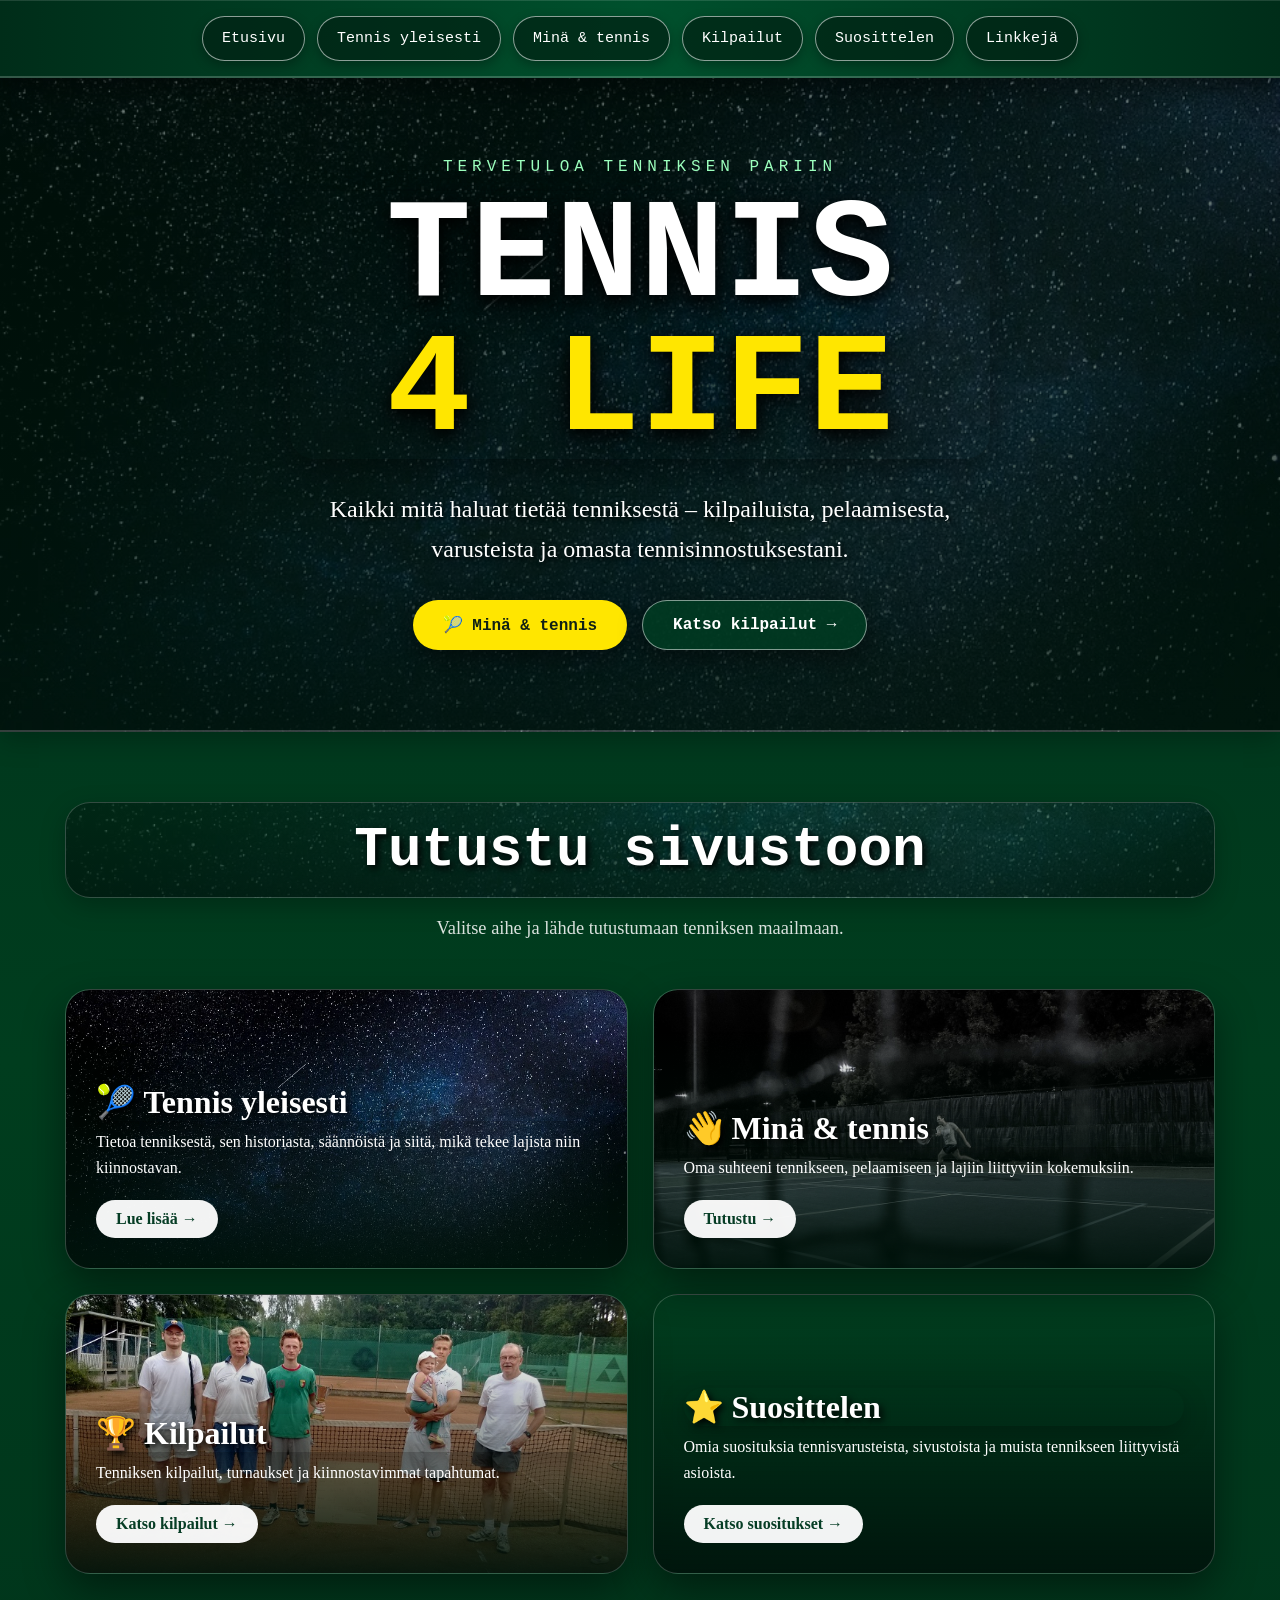
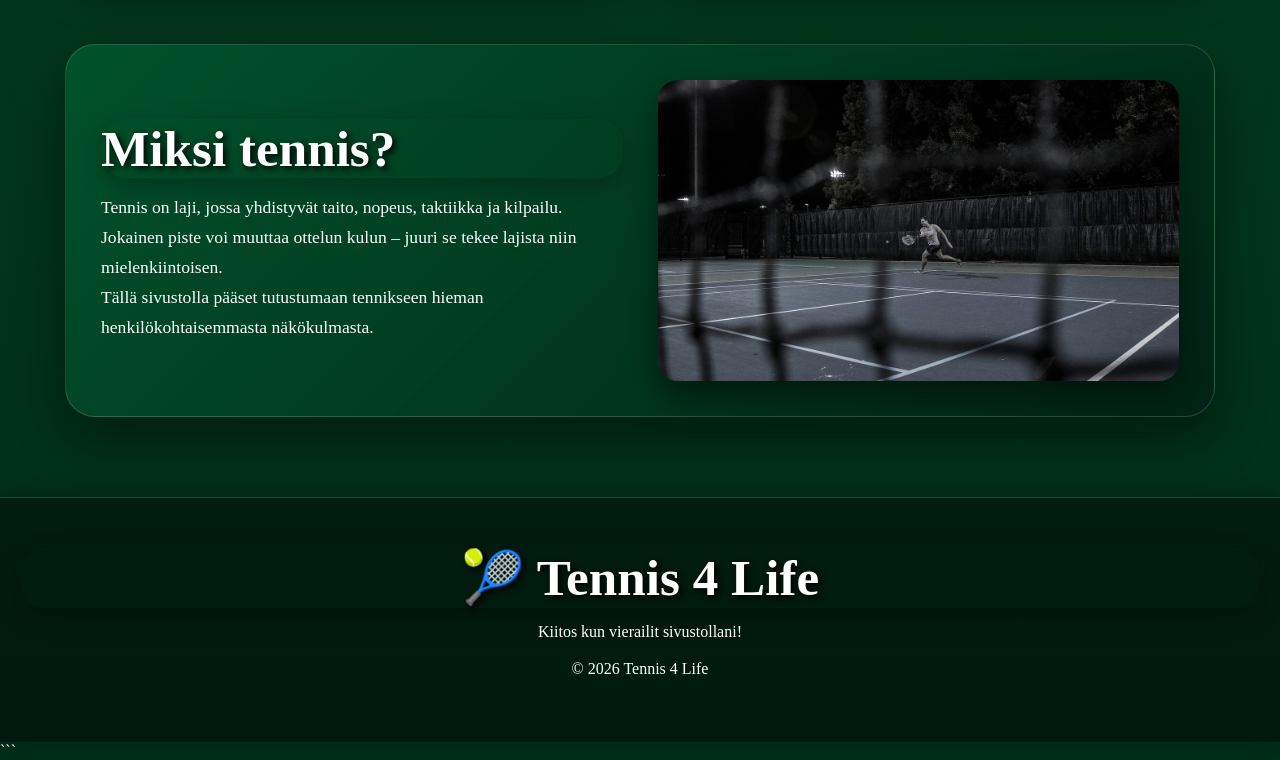
==== commit 0d023dbb: "Update index.html" ====
--- a/index.html
+++ b/index.html
@@ -1,4 +1,3 @@
-```html
 <!DOCTYPE html>
 <html lang="fi">
 
--- a/tyylii.css
+++ b/tyylii.css
@@ -1,9 +1,12 @@
-```css
-/* =========================================================
-   TENNIS-WEBSITE – UUSI TYYLI
-   ========================================================= */
-
-/* ---------- PERUSASETUKSET ---------- */
+/* =========================================================
+   TENNIS 4 LIFE
+   KOKO SIVUSTON CSS
+   ========================================================= */
+
+
+/* =========================================================
+   PERUSASETUKSET
+   ========================================================= */
 
 * {
     box-sizing: border-box;
@@ -16,274 +19,458 @@
 body {
     margin: 0;
     padding: 0;
-    background:
-        radial-gradient(circle at top, rgba(0, 100, 55, 0.45), transparent 45%),
-        rgb(0, 45, 25);
+    min-height: 100vh;
+
+    background:
+        radial-gradient(
+            circle at 50% 0%,
+            rgba(0, 100, 60, 0.35),
+            transparent 35%
+        ),
+        linear-gradient(
+            135deg,
+            #001f13 0%,
+            #003d26 50%,
+            #001e12 100%
+        );
+
     color: white;
-    font-family: "Goudy Old Style", Georgia, serif;
-    min-height: 100vh;
-}
-
-
-/* ---------- TEKSTIT ---------- */
-
-p {
-    font-size: 1.25rem;
-    font-style: italic;
-    line-height: 1.8;
+
+    font-family:
+        "Goudy Old Style",
+        Georgia,
+        serif;
+}
+
+
+/* =========================================================
+   LINKIT
+   ========================================================= */
+
+a {
     color: white;
-    max-width: 1000px;
-    margin: 20px auto;
-}
-
-.container {
-    width: min(1000px, 92%);
-    margin: 0 auto;
-    text-align: center;
-    text-shadow: 3px 3px 6px #000;
-}
-
-
-/* ---------- OTSIKOT ---------- */
-
-h1 {
+
+    transition:
+        color 0.2s ease,
+        background 0.2s ease,
+        transform 0.2s ease,
+        border-color 0.2s ease,
+        box-shadow 0.2s ease;
+}
+
+a:visited {
     color: white;
-    font-family: "Courier New", monospace;
-    font-size: clamp(2.3rem, 6vw, 4.5rem);
-    text-align: center;
-    text-shadow: 4px 4px 8px #000;
-
-    background-image: url("tenniskuvia/night.jpg");
-    background-size: cover;
-    background-position: center;
-
-    padding: 45px 20px;
-    margin: 25px auto;
-
-    border-radius: 20px;
-    border: 1px solid rgba(255,255,255,0.3);
-
-    max-width: 1200px;
-}
-
-h2 {
-    color: white;
-    font-family: "Courier New", monospace;
-    font-size: clamp(1.8rem, 4vw, 3rem);
-    text-align: center;
-    text-shadow: 3px 3px 7px #000;
-
-    background-image: url("tenniskuvia/night.jpg");
-    background-size: cover;
-    background-position: center;
-
-    padding: 18px 25px;
-    margin: 35px auto 20px;
-
-    border-radius: 25px;
-    border: 1px solid rgba(255,255,255,0.4);
-
-    max-width: 1050px;
-}
-
-h3 {
-    color: white;
-    font-size: clamp(1.4rem, 3vw, 2rem);
-    text-align: center;
-    text-shadow: 3px 3px 6px #000;
-    text-decoration: underline;
-    text-decoration-color: white;
-    margin: 30px auto 15px;
-}
-
-h4 {
-    font-family: "Brush Script MT", cursive;
+}
+
+a:hover {
     color: #ffe600;
-    font-size: clamp(3rem, 8vw, 7rem);
-    text-align: center;
-    font-style: italic;
-    text-shadow: 4px 5px 8px #000;
-    margin: 20px auto;
-}
-
-
-/* =========================================================
-   NAVIGAATIO
-   ========================================================= */
-
-nav {
-    display: flex;
-    justify-content: center;
-    align-items: center;
-    flex-wrap: wrap;
-    gap: 8px;
-
-    width: 100%;
-
-    background: rgba(0, 35, 20, 0.95);
-
-    padding: 12px 20px;
-
-    border-bottom: 2px solid rgba(255,255,255,0.2);
-
-    box-shadow: 0 5px 25px rgba(0,0,0,0.5);
-
-    position: relative;
-    z-index: 10;
-}
-
-
-/* Ylävalikko */
-
-.valikko1 {
-    display: flex;
-    justify-content: center;
-    align-items: center;
-    flex-wrap: wrap;
-
-    gap: 10px;
-
-    width: 100%;
-
-    font-family: "Courier New", monospace;
-    font-size: 1rem;
-
-    padding: 10px;
-    margin: 0;
-
-    text-align: center;
-}
-
-
-/* Päävalikon linkit */
-
-.valikko1 a,
-.lisaa,
-.foots {
-    display: inline-block;
-
-    color: white;
-    text-decoration: none;
-
-    background: rgba(0, 75, 40, 0.85);
-
-    border: 1px solid rgba(255,255,255,0.4);
-
-    border-radius: 12px;
-
-    padding: 10px 18px;
-
-    transition:
-        transform 0.2s ease,
-        background 0.2s ease,
-        box-shadow 0.2s ease;
-}
-
-
-/* Hover */
-
-.valikko1 a:hover,
-.lisaa:hover,
-.foots:hover {
-    color: #fff;
-    background: #00733d;
-
-    transform: translateY(-3px);
-
-    box-shadow: 0 7px 18px rgba(0,0,0,0.45);
-
-    text-decoration: none;
-}
-
-
-/* Klikattu linkki */
+}
 
 a:active {
     color: #9cffbd;
 }
 
 
-/* Vierailtu linkki */
-
-a:visited {
-    color: #ffffff;
-}
-
-
-/* ---------- ALAVALIKKO ---------- */
-
-.city {
-    background: rgba(0, 70, 40, 0.9);
-
-    font-family: "Goudy Old Style", Georgia, serif;
-
-    text-align: center;
-
-    min-height: 55px;
-
-    padding: 10px;
-
-    border: 1px solid rgba(255,255,255,0.25);
-
-    border-radius: 20px;
-
-    box-shadow: 0 5px 20px rgba(0,0,0,0.35);
-
-    margin: 10px auto;
-
-    max-width: 1100px;
-}
-
-
-/* Alavalikon pallukat / linkit */
-
-.foots {
-    font-size: 1.1rem;
-    margin: 5px;
-    width: auto;
-    min-width: 130px;
-}
-
-
-/* ---------- YLÄVALIKON ISOMMAT LINKIT ---------- */
-
-.lisaa {
-    font-size: 1.2rem;
-    margin: 5px;
-    min-width: 160px;
-}
-
-
-/* ---------- YLÄPALKINEN ---------- */
-
-.alkuvalikko {
-    display: flex;
-    justify-content: center;
-    align-items: center;
-    flex-wrap: wrap;
-
-    width: 100%;
-
-    min-height: 70px;
-
-    background: rgba(0, 62, 0, 0.9);
-
-    padding: 10px;
-
-    margin: 0;
-
-    box-shadow: 0 5px 25px rgba(0,0,0,0.45);
-
-    border-bottom: 2px solid rgba(255,255,255,0.2);
-}
-
-
-/* ---------- HEADER ---------- */
+/* =========================================================
+   HEADER
+   ========================================================= */
 
 header {
     width: 100%;
     text-align: center;
-    padding-bottom: 10px;
+
+    padding: 20px 20px 30px;
+
+    background:
+        linear-gradient(
+            180deg,
+            rgba(0, 70, 43, 0.98),
+            rgba(0, 43, 27, 0.98)
+        );
+
+    border-bottom:
+        1px solid rgba(255,255,255,0.15);
+
+    box-shadow:
+        0 8px 30px rgba(0,0,0,0.3);
+}
+
+
+/* =========================================================
+   LOGO
+   ========================================================= */
+
+.logo {
+    display: block;
+
+    width: min(500px, 85%);
+    max-width: 500px;
+
+    height: auto;
+
+    margin: 15px auto;
+
+    object-fit: contain;
+
+    filter:
+        drop-shadow(0 8px 8px rgba(0,0,0,0.55));
+
+    transition:
+        transform 0.3s ease,
+        filter 0.3s ease;
+}
+
+.logo:hover {
+    transform: scale(1.03);
+
+    filter:
+        drop-shadow(0 10px 15px rgba(0,0,0,0.7));
+}
+
+
+/* =========================================================
+   HAKUPALKKI
+   ========================================================= */
+
+.wrapper {
+    position: relative;
+
+    width: 100%;
+    max-width: 500px;
+
+    display: flex;
+
+    justify-content: center;
+    align-items: center;
+
+    margin: 0 auto 15px;
+}
+
+.search {
+    width: min(350px, 90%);
+    height: 44px;
+
+    padding: 8px 42px 8px 42px;
+
+    font-family:
+        "Goudy Old Style",
+        Georgia,
+        serif;
+
+    font-size: 16px;
+
+    border:
+        2px solid #005c34;
+
+    border-radius: 30px;
+
+    outline: none;
+
+    background: white;
+
+    color: #222;
+
+    box-shadow:
+        0 5px 15px rgba(0,0,0,0.3);
+}
+
+.search:focus {
+    border-color: #ffe600;
+
+    box-shadow:
+        0 0 0 3px rgba(255,230,0,0.2),
+        0 5px 15px rgba(0,0,0,0.3);
+}
+
+
+/* hakukuvake */
+
+.search-icon {
+    position: absolute;
+
+    left: calc(50% - 175px + 15px);
+
+    width: 17px;
+    height: 17px;
+
+    z-index: 2;
+}
+
+
+/* X-kuvake */
+
+.clear-icon {
+    position: absolute;
+
+    right: calc(50% - 175px + 12px);
+
+    width: 16px;
+    height: 16px;
+
+    cursor: pointer;
+
+    visibility: hidden;
+
+    z-index: 2;
+}
+
+
+/* =========================================================
+   YLÄVALIKKO
+   ========================================================= */
+
+.alkuvalikko {
+    width: 100%;
+
+    min-height: 70px;
+
+    display: flex;
+
+    align-items: center;
+    justify-content: center;
+
+    flex-wrap: wrap;
+
+    gap: 10px;
+
+    padding: 12px 20px;
+
+    margin: 0;
+
+    background:
+        linear-gradient(
+            90deg,
+            #002d19,
+            #00512d,
+            #002d19
+        );
+
+    border-top:
+        1px solid rgba(255,255,255,0.12);
+
+    border-bottom:
+        2px solid rgba(255,255,255,0.2);
+
+    box-shadow:
+        0 8px 25px rgba(0,0,0,0.4);
+
+    position: relative;
+
+    z-index: 10;
+}
+
+
+/*
+   TÄRKEÄ:
+   HTML:ssäsi .valikko1 on SUORAAN <a>-elementissä.
+   Siksi käytetään .valikko1 eikä .valikko1 a.
+*/
+
+.alkuvalikko > .valikko1,
+.valikko1 {
+    display: inline-flex;
+
+    align-items: center;
+    justify-content: center;
+
+    min-height: 44px;
+
+    padding: 9px 18px;
+
+    color: white !important;
+
+    background:
+        rgba(0,35,20,0.75);
+
+    border:
+        1px solid rgba(255,255,255,0.45);
+
+    border-radius: 30px;
+
+    font-family:
+        "Courier New",
+        monospace;
+
+    font-size: 14px;
+
+    text-decoration: none;
+
+    text-align: center;
+
+    white-space: nowrap;
+
+    box-shadow:
+        0 4px 12px rgba(0,0,0,0.3);
+}
+
+.alkuvalikko > .valikko1:hover,
+.valikko1:hover {
+    color: #003d1e !important;
+
+    background: #ffe600;
+
+    border-color: #ffe600;
+
+    transform: translateY(-3px);
+
+    box-shadow:
+        0 8px 20px rgba(0,0,0,0.45);
+}
+
+
+/* jos joskus käytät .valikko1:n sisällä linkkejä */
+
+.valikko1 a {
+    color: white;
+    text-decoration: none;
+}
+
+
+/* =========================================================
+   YLEINEN SISÄLTÖ
+   ========================================================= */
+
+.container {
+    width: min(1000px, calc(100% - 40px));
+
+    margin: 40px auto;
+
+    text-align: center;
+
+    text-shadow:
+        3px 3px 7px rgba(0,0,0,0.8);
+}
+
+
+/* =========================================================
+   TEKSTIT
+   ========================================================= */
+
+p {
+    max-width: 900px;
+
+    margin: 15px auto;
+
+    color: white;
+
+    font-family:
+        "Goudy Old Style",
+        Georgia,
+        serif;
+
+    font-size: 20px;
+
+    line-height: 1.65;
+}
+
+
+/* =========================================================
+   OTSIKOT
+   ========================================================= */
+
+h1 {
+    width: 100%;
+
+    color: white;
+
+    font-family:
+        "Courier New",
+        monospace;
+
+    font-size:
+        clamp(2.4rem, 6vw, 4.5rem);
+
+    text-align: center;
+
+    margin: 35px auto 25px;
+
+    padding: 20px;
+
+    border-radius: 25px;
+
+    background:
+        linear-gradient(
+            135deg,
+            rgba(0,70,40,0.95),
+            rgba(0,35,20,0.95)
+        );
+
+    border:
+        1px solid rgba(255,255,255,0.2);
+
+    text-shadow:
+        3px 4px 8px #000;
+
+    box-shadow:
+        0 10px 30px rgba(0,0,0,0.3);
+}
+
+
+h2 {
+    color: white;
+
+    font-size:
+        clamp(2rem, 5vw, 3.2rem);
+
+    text-align: center;
+
+    margin: 30px auto 20px;
+
+    padding: 15px 20px;
+
+    border-radius: 25px;
+
+    background:
+        linear-gradient(
+            135deg,
+            rgba(0,75,42,0.9),
+            rgba(0,45,27,0.9)
+        );
+
+    border:
+        1px solid rgba(255,255,255,0.2);
+
+    text-shadow:
+        3px 3px 7px #000;
+
+    box-shadow:
+        0 8px 25px rgba(0,0,0,0.25);
+}
+
+
+h3 {
+    color: white;
+
+    font-size: 2rem;
+
+    text-align: center;
+
+    margin: 25px auto;
+
+    text-shadow:
+        3px 3px 7px #000;
+}
+
+
+h4 {
+    font-family:
+        "Brush Script MT",
+        "Segoe Script",
+        cursive;
+
+    color: #ffe600;
+
+    font-size:
+        clamp(3rem, 8vw, 7rem);
+
+    text-align: center;
+
+    margin: 20px auto;
+
+    text-shadow:
+        5px 8px 8px #000;
+
+    font-style: italic;
 }
 
 
@@ -297,54 +484,44 @@
 }
 
 
-/* Yleinen tennis-kuva */
-
-.tennisqva {
-    display: block;
-
-    max-width: 900px;
-    width: 90%;
-
-    margin: 30px auto;
+.tennisqva,
+.rafa,
+.nuorena,
+.turnaus,
+.uusi,
+.mailat,
+.sammakko {
+    position: relative;
+
+    max-width: 100%;
 
     border-radius: 25px;
-
-    border: 2px solid rgba(255,255,255,0.35);
-
-    box-shadow:
-        0 15px 45px rgba(0, 0, 0, 0.6);
 
     transition:
         transform 0.3s ease,
         box-shadow 0.3s ease;
 }
 
+
+.tennisqva {
+    border: 2px solid #80cfff;
+
+    box-shadow:
+        0 15px 45px rgba(0,81,153,0.65);
+}
+
 .tennisqva:hover {
     transform: scale(1.02);
-
-    box-shadow:
-        0 20px 60px rgba(0, 100, 80, 0.7);
-}
-
-
-/* Nadal-kuvat */
+}
+
 
 .rafa {
-    display: block;
-
     max-width: 800px;
-    width: 90%;
-
-    margin: 30px auto;
-
-    border-radius: 25px;
-
-    border: 2px solid rgba(80,140,255,0.6);
-
-    box-shadow:
-        0 15px 50px rgba(0, 20, 120, 0.7);
-
-    transition: transform 0.3s ease;
+
+    border: 2px solid #4545c7;
+
+    box-shadow:
+        0 15px 50px rgba(0,0,120,0.6);
 }
 
 .rafa:hover {
@@ -352,24 +529,11 @@
 }
 
 
-/* Nuorena-kuvat */
-
 .nuorena {
-    display: block;
-
-    max-width: 800px;
-    width: 90%;
-
-    margin: 30px auto;
-
-    border-radius: 25px;
-
-    border: 2px solid rgba(150,180,80,0.6);
-
-    box-shadow:
-        0 15px 50px rgba(100,100,50,0.6);
-
-    transition: transform 0.3s ease;
+    border: 2px solid #779944;
+
+    box-shadow:
+        0 10px 45px rgba(150,145,80,0.55);
 }
 
 .nuorena:hover {
@@ -377,24 +541,11 @@
 }
 
 
-/* Turnaus-kuvat */
-
 .turnaus {
-    display: block;
-
-    max-width: 900px;
-    width: 90%;
-
-    margin: 30px auto;
-
-    border-radius: 25px;
-
-    border: 2px solid rgba(255,150,70,0.6);
-
-    box-shadow:
-        0 15px 50px rgba(180,70,40,0.55);
-
-    transition: transform 0.3s ease;
+    border: 2px solid #ff9d4d;
+
+    box-shadow:
+        0 15px 45px rgba(199,80,57,0.6);
 }
 
 .turnaus:hover {
@@ -402,79 +553,2292 @@
 }
 
 
-/* Uudet kuvat */
-
 .uusi {
+    width: 100%;
+    max-width: 400px;
+
+    border: 3px double #1f7d43;
+
+    box-shadow:
+        0 15px 60px rgba(0,0,0,0.75);
+}
+
+.uusi:hover {
+    transform: scale(1.03);
+}
+
+
+.mailat {
+    border: 2px solid #ff9d4d;
+
+    box-shadow:
+        0 10px 35px rgba(199,85,57,0.6);
+}
+
+.mailat:hover {
+    transform: scale(1.03);
+}
+
+
+.sammakko {
+    border: 2px solid #037f92;
+
+    box-shadow:
+        0 0 40px 10px #06fcc8;
+}
+
+.sammakko:hover {
+    transform: scale(1.03);
+}
+
+
+/* =========================================================
+   VANHAT VALIKOT
+   ========================================================= */
+
+nav {
+    list-style: none;
+}
+
+
+.city {
+    background:
+        rgba(0,62,30,0.9);
+
+    font-family:
+        "Goudy Old Style",
+        Georgia,
+        serif;
+
+    text-align: center;
+
+    padding: 15px;
+
+    border:
+        1px double rgba(255,255,255,0.4);
+
+    border-radius: 30px;
+
+    box-shadow:
+        0 8px 25px rgba(0,0,0,0.25);
+}
+
+
+/* =========================================================
+   NAPIT
+   ========================================================= */
+
+.foots,
+.lisaa {
+    display: inline-flex;
+
+    align-items: center;
+    justify-content: center;
+
+    color: white !important;
+
+    text-decoration: none !important;
+
+    border-radius: 40px;
+
+    transition:
+        background 0.25s ease,
+        color 0.25s ease,
+        transform 0.2s ease,
+        box-shadow 0.25s ease;
+}
+
+
+.foots {
+    min-width: 180px;
+
+    margin: 8px 10px;
+
+    padding: 12px 25px;
+
+    font-size: 20px;
+
+    background:
+        rgba(0,55,30,0.85);
+
+    border:
+        1px solid white;
+}
+
+
+.foots:hover {
+    background: #ffe600;
+
+    color: #003d1e !important;
+
+    border-color: #ffe600;
+
+    transform: translateY(-4px);
+
+    box-shadow:
+        0 8px 20px rgba(0,0,0,0.45);
+}
+
+
+.lisaa {
+    min-width: 180px;
+
+    margin: 10px;
+
+    padding: 14px 28px;
+
+    font-size: 20px;
+
+    font-weight: bold;
+
+    background: #00502c;
+
+    border:
+        2px solid rgba(255,255,255,0.7);
+}
+
+
+.lisaa:hover {
+    background: #ffe600;
+
+    color: #003d1e !important;
+
+    transform: translateY(-4px);
+
+    box-shadow:
+        0 10px 25px rgba(0,0,0,0.4);
+}
+
+
+/* =========================================================
+   VASEN SIVUVALIKKO - UUSI
+   ========================================================= */
+
+.inner-side-menu {
+    position: fixed;
+
+    left: 0;
+    top: 50%;
+
+    transform: translateY(-50%);
+
+    width: 215px;
+
+    padding: 18px 12px;
+
+    display: flex;
+
+    flex-direction: column;
+
+    gap: 7px;
+
+    background:
+        linear-gradient(
+            180deg,
+            rgba(0,60,37,0.98),
+            rgba(0,31,19,0.98)
+        );
+
+    border:
+        1px solid rgba(255,255,255,0.18);
+
+    border-left: none;
+
+    border-radius:
+        0 25px 25px 0;
+
+    box-shadow:
+        5px 0 30px rgba(0,0,0,0.45);
+
+    z-index: 1000;
+}
+
+
+.side-heading {
+    padding: 5px 0 12px;
+
+    color: #ffe600;
+
+    font-family:
+        "Courier New",
+        monospace;
+
+    font-size: 13px;
+
+    text-align: center;
+
+    letter-spacing: 2px;
+}
+
+
+.inner-side-menu a {
     display: block;
 
-    max-width: 450px;
-    width: 90%;
+    padding: 11px 8px;
+
+    border:
+        1px solid transparent;
+
+    border-radius: 14px;
+
+    color: white !important;
+
+    font-family:
+        "Goudy Old Style",
+        Georgia,
+        serif;
+
+    font-size: 17px;
+
+    text-align: center;
+
+    text-decoration: none;
+}
+
+
+.inner-side-menu a:hover {
+    color: #003d26 !important;
+
+    background: #ffe600;
+
+    transform: translateX(5px);
+
+    box-shadow:
+        0 5px 15px rgba(0,0,0,0.35);
+}
+
+
+.inner-side-menu a.current {
+    color: #ffe600 !important;
+
+    background:
+        rgba(255,230,0,0.10);
+
+    border-color:
+        rgba(255,230,0,0.7);
+
+    box-shadow:
+        inset 0 0 15px rgba(255,230,0,0.08);
+}
+
+
+/* =========================================================
+   TÄRKEIN KOHTA:
+   PÄÄSISÄLTÖ KESKELLE
+   ========================================================= */
+
+.inner-main {
+    width: min(1000px, calc(100% - 40px));
+
+    /*
+       EI margin-left: 250px;
+       Sivupalkki on fixed, joten se ei tarvitse
+       omaa tilaa pääsisällöstä.
+    */
+
+    margin: 0 auto;
+
+    padding: 45px 20px 80px;
+
+    box-sizing: border-box;
+}
+
+
+/* =========================================================
+   SIVUN PÄÄOTSIKKO
+   ========================================================= */
+
+.page-heading {
+    width: 100%;
+
+    display: flex;
+
+    align-items: center;
+    justify-content: center;
+
+    gap: 20px;
+
+    margin: 0 auto 35px;
+
+    padding: 20px 25px;
+
+    background:
+        linear-gradient(
+            135deg,
+            rgba(0,85,50,0.95),
+            rgba(0,43,27,0.98)
+        );
+
+    border:
+        1px solid rgba(255,255,255,0.18);
+
+    border-radius: 25px;
+
+    box-shadow:
+        0 12px 35px rgba(0,0,0,0.35);
+}
+
+
+.page-heading h1 {
+    width: auto;
+
+    margin: 0;
+
+    padding: 0;
+
+    color: white;
+
+    background: none;
+
+    border: none;
+
+    font-family:
+        "Courier New",
+        monospace;
+
+    font-size:
+        clamp(32px, 5vw, 55px);
+
+    text-shadow:
+        3px 4px 8px black;
+
+    box-shadow: none;
+}
+
+
+.page-heading span {
+    font-size: 25px;
+}
+
+
+/* =========================================================
+   SISÄLTÖKORTIT
+   ========================================================= */
+
+.info-card,
+.content-card {
+    width: 100%;
+
+    margin: 0 auto 30px;
+
+    padding: 35px;
+
+    background:
+        linear-gradient(
+            145deg,
+            rgba(0,74,45,0.92),
+            rgba(0,38,24,0.97)
+        );
+
+    border:
+        1px solid rgba(255,255,255,0.15);
+
+    border-radius: 28px;
+
+    box-shadow:
+        0 12px 35px rgba(0,0,0,0.35);
+
+    text-align: center;
+}
+
+
+.info-card h2,
+.content-card h2 {
+    margin: 10px 0 20px;
+
+    padding: 0;
+
+    color: white;
+
+    background: none;
+
+    border: none;
+
+    box-shadow: none;
+
+    font-family:
+        "Courier New",
+        monospace;
+
+    font-size:
+        clamp(26px, 4vw, 42px);
+
+    text-shadow:
+        3px 4px 8px black;
+}
+
+
+.info-card p,
+.content-card p {
+    max-width: 850px;
+
+    margin: 15px auto;
+
+    color:
+        rgba(255,255,255,0.92);
+
+    font-size: 20px;
+
+    line-height: 1.65;
+
+    text-align: center;
+}
+
+
+/* =========================================================
+   PIENI KELTAINEN OTSIKKO
+   ========================================================= */
+
+.small-heading {
+    display: inline-block;
+
+    padding: 7px 15px;
+
+    margin-bottom: 8px;
+
+    color: #ffe600;
+
+    border:
+        1px solid rgba(255,230,0,0.4);
+
+    border-radius: 20px;
+
+    font-family:
+        "Courier New",
+        monospace;
+
+    font-size: 12px;
+
+    letter-spacing: 1px;
+}
+
+
+/* =========================================================
+   KUVA-KORTTI
+   ========================================================= */
+
+.main-image-box,
+.image-card {
+    width: 100%;
+
+    max-width: 900px;
 
     margin: 30px auto;
 
+    padding: 14px;
+
+    background:
+        rgba(0,20,12,0.6);
+
+    border:
+        1px solid rgba(255,255,255,0.15);
+
     border-radius: 25px;
 
-    border: 2px solid rgba(255,255,255,0.35);
-
-    box-shadow:
-        0 15px 50px rgba(0,0,0,0.7);
+    box-shadow:
+        0 10px 35px rgba(0,0,0,0.4);
+
+    text-align: center;
+}
+
+
+.main-image-box img,
+.image-card img {
+    display: block;
+
+    width: 100%;
+
+    height: auto;
+
+    margin: 0 auto;
+
+    border-radius: 18px;
+
+    border:
+        2px solid rgba(255,255,255,0.4);
+}
+
+
+.main-image-box img:hover,
+.image-card img:hover {
+    transform: scale(1.015);
+}
+
+
+.image-caption,
+.image-card figcaption {
+    margin-top: 13px;
+
+    color: white;
+
+    font-size: 16px;
+}
+
+
+.image-source,
+.source-text {
+    margin-top: 5px;
+
+    color:
+        rgba(255,255,255,0.55);
+
+    font-size: 13px;
+}
+
+
+.image-source a,
+.source-text a {
+    color: #ffe600;
+}
+
+
+/* =========================================================
+   KENTTÄKORTIT
+   ========================================================= */
+
+.court-grid,
+.court-types {
+    display: grid;
+
+    grid-template-columns:
+        repeat(3, 1fr);
+
+    gap: 18px;
+
+    width: 100%;
+
+    max-width: 900px;
+
+    margin: 30px auto;
+}
+
+
+.court,
+.court-box {
+    padding: 22px 18px;
+
+    background:
+        rgba(0,29,18,0.72);
+
+    border:
+        1px solid rgba(255,255,255,0.13);
+
+    border-radius: 22px;
+
+    transition: 0.25s ease;
+
+    text-align: center;
+}
+
+
+.court:hover,
+.court-box:hover {
+    transform: translateY(-7px);
+
+    border-color:
+        rgba(255,230,0,0.6);
+
+    box-shadow:
+        0 10px 25px rgba(0,0,0,0.35);
+}
+
+
+.court-top {
+    font-size: 38px;
+
+    margin-bottom: 5px;
+}
+
+
+.court h3,
+.court-box h3 {
+    margin: 8px 0;
+
+    color: #ffe600;
+
+    font-family:
+        "Courier New",
+        monospace;
+
+    font-size: 21px;
+}
+
+
+.court p,
+.court-box p {
+    margin: 0;
+
+    font-size: 16px !important;
+
+    line-height: 1.5 !important;
+}
+
+
+/* =========================================================
+   KELTAINEN PAINIKE
+   ========================================================= */
+
+.yellow-button {
+    display: inline-flex;
+
+    align-items: center;
+
+    justify-content: center;
+
+    gap: 10px;
+
+    margin-top: 18px;
+
+    padding: 13px 24px;
+
+    color: #003d26 !important;
+
+    background: #ffe600;
+
+    border-radius: 30px;
+
+    font-family:
+        "Courier New",
+        monospace;
+
+    font-size: 16px;
+
+    font-weight: bold;
+
+    text-decoration: none;
+
+    box-shadow:
+        0 7px 20px rgba(0,0,0,0.3);
+}
+
+
+.yellow-button:hover {
+    color: #003d26 !important;
+
+    background: white;
+
+    transform: translateY(-3px);
+}
+
+
+/* =========================================================
+   ERIKOISKORTTI
+   ========================================================= */
+
+.special-card {
+    border-color:
+        rgba(255,230,0,0.3);
+
+    background:
+        linear-gradient(
+            145deg,
+            rgba(0,88,50,0.95),
+            rgba(0,40,25,0.98)
+        );
+}
+
+
+.tennis-quote {
+    max-width: 700px;
+
+    margin: 30px auto 5px;
+
+    padding: 18px 25px;
+
+    color: #ffe600;
+
+    border-left:
+        3px solid #ffe600;
+
+    border-right:
+        3px solid #ffe600;
+
+    border-radius: 18px;
+
+    font-size: 23px;
+
+    font-style: italic;
+}
+
+
+/* =========================================================
+   MUUT LINKIT
+   ========================================================= */
+
+.other-pages {
+    display: flex;
+
+    justify-content: center;
+
+    align-items: center;
+
+    flex-wrap: wrap;
+
+    gap: 14px;
+}
+
+
+.other-pages a {
+    padding: 12px 20px;
+
+    color: white;
+
+    background:
+        rgba(0,45,27,0.8);
+
+    border:
+        1px solid rgba(255,255,255,0.25);
+
+    border-radius: 25px;
+
+    text-decoration: none;
+}
+
+
+.other-pages a:hover {
+    color: #003d26;
+
+    background: #ffe600;
+
+    transform: translateY(-3px);
+}
+
+
+/* =========================================================
+   FLEX
+   ========================================================= */
+
+.flex-container,
+.flex-container1 {
+    width: 100%;
+
+    display: flex;
+
+    justify-content: center;
+    align-items: center;
+
+    flex-wrap: wrap;
+
+    gap: 20px;
+}
+
+
+/* =========================================================
+   FOOTER
+   ========================================================= */
+
+footer,
+.inner-footer {
+    width: 100%;
+
+    margin-top: 60px;
+
+    padding: 35px 20px;
+
+    background:
+        rgba(0,25,15,0.9);
+
+    border-top:
+        1px solid rgba(255,255,255,0.15);
+
+    text-align: center;
+
+    box-shadow:
+        0 -5px 20px rgba(0,0,0,0.2);
+}
+
+
+.footer-links,
+.footer-buttons {
+    display: flex;
+
+    justify-content: center;
+    align-items: center;
+
+    flex-wrap: wrap;
+
+    gap: 12px;
+}
+
+
+.footer-buttons a {
+    padding: 11px 20px;
+
+    color: white;
+
+    background:
+        rgba(0,55,34,0.8);
+
+    border:
+        1px solid rgba(255,255,255,0.35);
+
+    border-radius: 30px;
+
+    text-decoration: none;
+}
+
+
+.footer-buttons a:hover {
+    color: #003d26;
+
+    background: #ffe600;
+
+    transform: translateY(-3px);
+}
+
+
+.footer-logo {
+    margin-top: 22px;
+
+    color:
+        rgba(255,255,255,0.65);
+
+    font-family:
+        "Brush Script MT",
+        cursive;
+
+    font-size: 27px;
+}
+
+
+/* =========================================================
+   VANHA KIINTEÄ VALIKKO
+   ========================================================= */
+
+.valikko {
+    display: flex;
+
+    flex-direction: column;
+
+    position: sticky;
+
+    top: 10px;
+
+    text-align: center;
+
+    z-index: 5;
+}
+
+
+div.fixed {
+    width: 190px;
+
+    position: fixed;
+
+    left: 10px;
+
+    bottom: 40px;
+
+    margin: 0;
+
+    z-index: 20;
+}
+
+
+div.flex_fixed {
+    position: fixed;
+
+    bottom: 30px;
+
+    right: 30px;
+
+    width: 300px;
+
+    z-index: 20;
+}
+
+
+/* =========================================================
+   TAUSTAKUVAT
+   ========================================================= */
+
+h1 {
+    background-image:
+        linear-gradient(
+            rgba(0,40,25,0.65),
+            rgba(0,40,25,0.85)
+        ),
+        url("tenniskuvia/night.jpg");
+
+    background-size: cover;
+
+    background-position: center;
+}
+
+
+h2 {
+    background-image:
+        linear-gradient(
+            rgba(0,55,30,0.7),
+            rgba(0,35,20,0.85)
+        ),
+        url("tenniskuvia/night.jpg");
+
+    background-size: cover;
+
+    background-position: center;
+}
+
+
+.container3 {
+    background-image:
+        linear-gradient(
+            rgba(0,30,15,0.35),
+            rgba(0,30,15,0.65)
+        ),
+        url("tenniskuvia/palloa.jpg");
+
+    background-size: cover;
+
+    background-position: center;
+
+    border-radius: 25px;
+}
+
+
+/* =========================================================
+   MUUT TEKSTIT
+   ========================================================= */
+
+div.ylateksti {
+    font-size: 70px;
+
+    text-align: center;
+}
+
+
+/* =========================================================
+   TABLETTI
+   ========================================================= */
+
+@media (max-width: 1100px) {
+
+    .inner-side-menu {
+        display: none;
+    }
+
+    .inner-main {
+        width: min(1000px, calc(100% - 30px));
+
+        margin: 0 auto;
+
+        padding:
+            35px 15px 60px;
+    }
+
+    .court-grid,
+    .court-types {
+        grid-template-columns: 1fr;
+    }
+
+    .container {
+        width: 92%;
+    }
+
+    p {
+        font-size: 19px;
+    }
+
+    .alkuvalikko {
+        gap: 8px;
+    }
+
+    .valikko1 {
+        font-size: 13px;
+
+        padding: 8px 13px;
+    }
+}
+
+
+/* =========================================================
+   PUHELIN
+   ========================================================= */
+
+@media (max-width: 600px) {
+
+    header {
+        padding: 15px 10px 25px;
+    }
+
+
+    .logo {
+        width: 90%;
+
+        margin: 10px auto;
+    }
+
+
+    .wrapper {
+        margin-bottom: 10px;
+    }
+
+
+    .search {
+        width: 90%;
+
+        height: 44px;
+
+        font-size: 15px;
+    }
+
+
+    .search-icon {
+        left: 7%;
+
+        width: 16px;
+    }
+
+
+    .clear-icon {
+        right: 7%;
+
+        width: 15px;
+    }
+
+
+    .alkuvalikko {
+        min-height: auto;
+
+        padding: 10px;
+
+        flex-direction: column;
+
+        gap: 7px;
+    }
+
+
+    .alkuvalikko > .valikko1,
+    .valikko1 {
+        width: 100%;
+
+        max-width: 400px;
+
+        min-height: 42px;
+
+        font-size: 14px;
+
+        padding: 9px 12px;
+    }
+
+
+    .container {
+        width: 94%;
+
+        margin-top: 25px;
+    }
+
+
+    .inner-main {
+        width: calc(100% - 20px);
+
+        margin: 0 auto;
+
+        padding:
+            25px 10px 50px;
+    }
+
+
+    .page-heading {
+        gap: 8px;
+
+        padding: 17px 10px;
+
+        border-radius: 18px;
+    }
+
+
+    .page-heading h1 {
+        font-size: 28px;
+    }
+
+
+    .page-heading span {
+        font-size: 20px;
+    }
+
+
+    .info-card,
+    .content-card {
+        padding: 25px 17px;
+
+        border-radius: 22px;
+    }
+
+
+    .info-card h2,
+    .content-card h2 {
+        font-size: 1.8rem;
+    }
+
+
+    .info-card p,
+    .content-card p {
+        font-size: 18px;
+
+        line-height: 1.55;
+    }
+
+
+    h1 {
+        font-size: 2.2rem;
+
+        margin-top: 20px;
+
+        padding: 18px 10px;
+
+        border-radius: 18px;
+    }
+
+
+    h2 {
+        font-size: 1.7rem;
+
+        border-radius: 18px;
+    }
+
+
+    h3 {
+        font-size: 1.4rem;
+    }
+
+
+    h4 {
+        font-size: 3.5rem;
+    }
+
+
+    p {
+        font-size: 18px;
+
+        line-height: 1.55;
+    }
+
+
+    .main-image-box,
+    .image-card {
+        padding: 9px;
+
+        border-radius: 20px;
+    }
+
+
+    .court-grid,
+    .court-types {
+        grid-template-columns: 1fr;
+
+        gap: 14px;
+    }
+
+
+    .foots {
+        width: 100%;
+
+        max-width: 350px;
+
+        margin: 6px auto;
+
+        font-size: 18px;
+    }
+
+
+    .lisaa {
+        width: 100%;
+
+        max-width: 350px;
+
+        margin: 7px auto;
+    }
+
+
+    div.fixed,
+    div.flex_fixed {
+        display: none;
+    }
+
+
+    footer,
+    .inner-footer {
+        margin-top: 40px;
+
+        padding: 25px 15px;
+    }
+
+
+    .footer-buttons {
+        flex-direction: column;
+    }
+
+
+    .footer-buttons a {
+        width: 80%;
+
+        text-align: center;
+    }
+}
+
+
+/* =========================================================
+   ERITTÄIN PIENI PUHELIN
+   ========================================================= */
+
+@media (max-width: 380px) {
+
+    .inner-main {
+        width: calc(100% - 10px);
+
+        padding-left: 5px;
+        padding-right: 5px;
+    }
+
+
+    h1 {
+        font-size: 1.9rem;
+    }
+
+
+    h2 {
+        font-size: 1.5rem;
+    }
+
+
+    p {
+        font-size: 17px;
+    }
+
+
+    .valikko1 {
+        font-size: 13px;
+    }
+}/* =========================================================
+   TENNIS 4 LIFE
+   UUSI TYYLII.CSS
+   ========================================================= */
+
+
+/* =========================================================
+   PERUSASETUKSET
+   ========================================================= */
+
+* {
+    box-sizing: border-box;
+}
+
+html {
+    scroll-behavior: smooth;
+}
+
+body {
+    margin: 0;
+    padding: 0;
+
+    background:
+        linear-gradient(
+            180deg,
+            #002f1b 0%,
+            #003d1e 45%,
+            #002d18 100%
+        );
+
+    color: white;
+
+    font-family: "Goudy Old Style", Georgia, serif;
+
+    min-height: 100vh;
+}
+
+
+/* =========================================================
+   LINKIT
+   ========================================================= */
+
+a {
+    color: white;
+    transition:
+        color 0.2s ease,
+        background 0.2s ease,
+        transform 0.2s ease,
+        border-color 0.2s ease,
+        box-shadow 0.2s ease;
+}
+
+a:visited {
+    color: white;
+}
+
+a:hover {
+    color: #ffe600;
+}
+
+a:active {
+    color: #9cffbd;
+}
+
+
+/* =========================================================
+   YLÄOSA / HEADER
+   ========================================================= */
+
+header {
+    width: 100%;
+
+    text-align: center;
+
+    background:
+        linear-gradient(
+            rgba(0, 45, 25, 0.55),
+            rgba(0, 45, 25, 0.75)
+        );
+
+    padding: 25px 20px 30px;
+
+    border-bottom: 1px solid rgba(255,255,255,0.12);
+
+    box-shadow:
+        0 8px 25px rgba(0,0,0,0.25);
+}
+
+
+/* =========================================================
+   LOGO
+   ========================================================= */
+
+.logo {
+    display: block;
+
+    max-width: 500px;
+    width: min(70%, 500px);
+
+    height: auto;
+
+    margin: 15px auto;
+
+    position: relative;
+    left: auto;
+
+    object-fit: contain;
+
+    filter:
+        drop-shadow(0 8px 8px rgba(0,0,0,0.55));
+
+    transition:
+        transform 0.3s ease,
+        filter 0.3s ease;
+}
+
+.logo:hover {
+    transform: scale(1.03);
+
+    filter:
+        drop-shadow(0 10px 15px rgba(0,0,0,0.7));
+}
+
+
+/* =========================================================
+   HAKUPALKI
+   ========================================================= */
+
+.wrapper {
+    width: 100%;
+
+    display: flex;
+
+    justify-content: center;
+    align-items: center;
+
+    position: relative;
+
+    margin: 5px auto 15px;
+}
+
+.search {
+    width: min(350px, 80%);
+
+    height: 48px;
+
+    padding: 8px 45px 8px 15px;
+
+    font-size: 16px;
+
+    border: 2px solid #005c34;
+
+    border-radius: 12px;
+
+    outline: none;
+
+    background: white;
+
+    color: #222;
+
+    box-shadow:
+        0 5px 15px rgba(0,0,0,0.3);
+
+    transition:
+        border-color 0.2s ease,
+        box-shadow 0.2s ease;
+}
+
+.search:focus {
+    border-color: #ffe600;
+
+    box-shadow:
+        0 0 0 3px rgba(255,230,0,0.2),
+        0 5px 15px rgba(0,0,0,0.3);
+}
+
+.clear-icon {
+    position: absolute;
+
+    right: calc(10% + 5px);
+
+    top: 50%;
+
+    transform: translateY(-50%);
+
+    width: 20px;
+
+    cursor: pointer;
+
+    visibility: hidden;
+}
+
+
+/* =========================================================
+   UUSI YLÄVALIKKO
+   ========================================================= */
+
+.alkuvalikko {
+    width: 100%;
+
+    min-height: 78px;
+
+    display: flex !important;
+
+    align-items: center;
+
+    justify-content: center;
+
+    background:
+        linear-gradient(
+            90deg,
+            #002d19,
+            #00512d,
+            #002d19
+        );
+
+    border-top: 1px solid rgba(255,255,255,0.12);
+
+    border-bottom: 2px solid rgba(255,255,255,0.2);
+
+    box-shadow:
+        0 8px 25px rgba(0,0,0,0.4);
+
+    padding: 10px 20px;
+
+    margin: 0;
+
+    position: relative;
+
+    z-index: 10;
+}
+
+
+/* =========================================================
+   YLÄVALIKON SISÄLTÖ
+   ========================================================= */
+
+.valikko1 {
+    width: 100%;
+
+    display: flex !important;
+
+    flex-direction: row !important;
+
+    align-items: center;
+
+    justify-content: center;
+
+    flex-wrap: wrap;
+
+    gap: 12px;
+
+    margin: 0 !important;
+
+    padding: 0 !important;
+
+    border: none !important;
+
+    background: transparent !important;
+
+    text-align: center;
+
+    float: none !important;
+
+    box-shadow: none !important;
+}
+
+
+/* =========================================================
+   YLÄVALIKON NAPIT
+   ========================================================= */
+
+.valikko1 a {
+    display: inline-flex;
+
+    align-items: center;
+
+    justify-content: center;
+
+    min-height: 45px;
+
+    padding: 10px 19px;
+
+    color: white;
+
+    background:
+        rgba(0,35,20,0.75);
+
+    border: 1px solid rgba(255,255,255,0.55);
+
+    border-radius: 30px;
+
+    font-family: "Courier New", monospace;
+
+    font-size: 15px;
+
+    font-weight: normal;
+
+    text-decoration: none;
+
+    text-align: center;
+
+    white-space: nowrap;
+
+    box-shadow:
+        0 4px 12px rgba(0,0,0,0.3);
+}
+
+.valikko1 a:hover {
+    background: #ffe600;
+
+    color: #003d1e;
+
+    border-color: #ffe600;
+
+    transform: translateY(-3px);
+
+    box-shadow:
+        0 8px 20px rgba(0,0,0,0.45);
+
+    text-decoration: none;
+}
+
+.valikko1 a:active {
+    transform: translateY(0);
+}
+
+
+/* =========================================================
+   YLEINEN SISÄLTÖ
+   ========================================================= */
+
+.container {
+    width: min(1100px, 92%);
+
+    margin: 40px auto;
+
+    text-align: center;
+
+    text-shadow:
+        3px 3px 7px rgba(0,0,0,0.8);
+}
+
+
+/* =========================================================
+   LEIPÄTEKSTI
+   ========================================================= */
+
+p {
+    max-width: 1000px;
+
+    margin: 15px auto;
+
+    font-size: 22px;
+
+    font-style: normal;
+
+    font-family:
+        "Goudy Old Style",
+        Georgia,
+        serif;
+
+    color: white;
+
+    line-height: 1.7;
+}
+
+
+/* =========================================================
+   OTSIKOT
+   ========================================================= */
+
+h1 {
+    color: white;
+
+    font-size: clamp(2.8rem, 7vw, 5rem);
+
+    font-family:
+        "Courier New",
+        monospace;
+
+    text-align: center;
+
+    margin: 35px auto 25px;
+
+    padding: 25px;
+
+    border-radius: 25px;
+
+    background:
+        linear-gradient(
+            135deg,
+            rgba(0,70,40,0.95),
+            rgba(0,35,20,0.95)
+        );
+
+    border: 1px solid rgba(255,255,255,0.2);
+
+    text-shadow:
+        3px 4px 8px #000;
+
+    box-shadow:
+        0 10px 30px rgba(0,0,0,0.3);
+}
+
+
+h2 {
+    color: white;
+
+    font-size: clamp(2rem, 5vw, 3.2rem);
+
+    text-align: center;
+
+    margin: 30px auto 20px;
+
+    padding: 15px 20px;
+
+    border-radius: 25px;
+
+    background:
+        linear-gradient(
+            135deg,
+            rgba(0,75,42,0.9),
+            rgba(0,45,27,0.9)
+        );
+
+    border: 1px solid rgba(255,255,255,0.2);
+
+    text-shadow:
+        3px 3px 7px #000;
+
+    box-shadow:
+        0 8px 25px rgba(0,0,0,0.25);
+}
+
+
+h3 {
+    color: white;
+
+    font-size: 2rem;
+
+    text-align: center;
+
+    margin: 25px auto;
+
+    text-shadow:
+        3px 3px 7px #000;
+
+    text-decoration:
+        underline;
+
+    text-decoration-color:
+        white;
+}
+
+
+h4 {
+    font-family:
+        "Brush Script MT",
+        cursive;
+
+    color: #ffe600;
+
+    font-size: clamp(3rem, 8vw, 7rem);
+
+    text-align: center;
+
+    margin: 20px auto;
+
+    text-shadow:
+        5px 8px 8px #000;
+
+    font-style: italic;
+
+    position: relative;
+
+    top: auto;
+    left: auto;
+}
+
+
+/* =========================================================
+   KUVAT
+   ========================================================= */
+
+img {
+    max-width: 100%;
+
+    height: auto;
+}
+
+
+.tennisqva {
+    position: relative;
+
+    max-width: 100%;
+
+    border-radius: 25px;
+
+    border: 2px solid #80cfff;
+
+    box-shadow:
+        0 15px 45px rgba(0,81,153,0.65);
 
     transition:
         transform 0.3s ease,
         box-shadow 0.3s ease;
 }
 
+.tennisqva:hover {
+    transform: translateY(-5px) scale(1.02);
+
+    box-shadow:
+        0 20px 55px rgba(0,81,153,0.8);
+}
+
+
+.rafa {
+    position: relative;
+
+    max-width: min(800px, 100%);
+
+    border-radius: 25px;
+
+    border: 2px solid #4545c7;
+
+    box-shadow:
+        0 15px 50px rgba(0,0,120,0.6);
+
+    transition:
+        transform 0.3s ease,
+        box-shadow 0.3s ease;
+}
+
+.rafa:hover {
+    transform: scale(1.03);
+
+    box-shadow:
+        0 20px 60px rgba(0,0,150,0.75);
+}
+
+
+.nuorena {
+    position: relative;
+
+    max-width: 100%;
+
+    border-radius: 25px;
+
+    border: 2px solid #779944;
+
+    box-shadow:
+        0 10px 45px rgba(150,145,80,0.55);
+
+    transition:
+        transform 0.3s ease,
+        border-color 0.3s ease;
+}
+
+.nuorena:hover {
+    transform: scale(1.03);
+
+    border-color: #c4ff54;
+}
+
+
+.turnaus {
+    position: relative;
+
+    max-width: 100%;
+
+    border-radius: 25px;
+
+    border: 2px solid #ff9d4d;
+
+    box-shadow:
+        0 15px 45px rgba(199,80,57,0.6);
+
+    transition:
+        transform 0.3s ease;
+}
+
+.turnaus:hover {
+    transform: scale(1.03);
+}
+
+
+.uusi {
+    position: relative;
+
+    max-width: 400px;
+
+    width: 100%;
+
+    border-radius: 30px;
+
+    border: 3px double #1f7d43;
+
+    box-shadow:
+        0 15px 60px rgba(0,0,0,0.75);
+
+    transition:
+        transform 0.3s ease,
+        box-shadow 0.3s ease;
+}
+
 .uusi:hover {
-    transform: scale(1.04);
-
-    box-shadow:
-        0 20px 60px rgba(0,100,60,0.8);
-}
-
-
-/* Mailat */
+    transform: scale(1.05);
+
+    box-shadow:
+        0 20px 70px rgba(0,0,0,0.9);
+}
+
 
 .mailat {
-    display: block;
-
-    max-width: 900px;
-    width: 90%;
-
-    margin: 30px auto;
+    position: relative;
+
+    max-width: 100%;
 
     border-radius: 25px;
 
-    border: 2px solid rgba(255,150,80,0.6);
-
-    box-shadow:
-        0 15px 45px rgba(190,70,40,0.55);
-
-    transition: transform 0.3s ease;
+    border: 2px solid #ff9d4d;
+
+    box-shadow:
+        0 10px 35px rgba(199,85,57,0.6);
+
+    transition:
+        transform 0.3s ease;
 }
 
 .mailat:hover {
-    transform: scale(1.02);
-}
-
-
-/* Sammakko */
+    transform: scale(1.03);
+}
+
+
+/* =========================================================
+   NAV / MUUT VALIKOT
+   ========================================================= */
+
+nav {
+    list-style: none;
+}
+
+
+.city {
+    background:
+        rgba(0,62,30,0.9);
+
+    font-family:
+        "Goudy Old Style",
+        Georgia,
+        serif;
+
+    list-style-type: none;
+
+    text-align: center;
+
+    min-height: 60px;
+
+    padding: 15px;
+
+    border: 1px double rgba(255,255,255,0.4);
+
+    border-radius: 30px;
+
+    box-shadow:
+        0 8px 25px rgba(0,0,0,0.25);
+}
+
+
+/* =========================================================
+   ALAVALIKON NELJÄ NAPPIA
+   ========================================================= */
+
+.foots {
+    display: inline-flex;
+
+    align-items: center;
+
+    justify-content: center;
+
+    color: white !important;
+
+    text-decoration: none !important;
+
+    font-size: 20px;
+
+    font-family:
+        "Goudy Old Style",
+        Georgia,
+        serif;
+
+    border: 1px solid white;
+
+    padding: 12px 25px;
+
+    background:
+        rgba(0,55,30,0.85);
+
+    margin: 8px 10px;
+
+    min-width: 180px;
+
+    border-radius: 40px;
+
+    transition:
+        background 0.25s ease,
+        color 0.25s ease,
+        transform 0.2s ease,
+        box-shadow 0.25s ease,
+        border-color 0.25s ease;
+}
+
+
+.foots:hover {
+    background: #ffe600;
+
+    color: #003d1e !important;
+
+    border-color: #ffe600;
+
+    transform: translateY(-4px);
+
+    box-shadow:
+        0 8px 20px rgba(0,0,0,0.45);
+}
+
+
+/* Käyty sivu */
+
+.foots.visited-page {
+    background: #00552f;
+
+    color: #ffe600 !important;
+
+    border-color: #ffe600;
+
+    box-shadow:
+        0 0 15px rgba(255,230,0,0.3);
+}
+
+
+.foots.visited-page::after {
+    content: " ✓";
+
+    color: #ffe600;
+
+    font-weight: bold;
+}
+
+
+.foots.visited-page:hover {
+    background: #00834a;
+
+    color: white !important;
+
+    border-color: white;
+}
+
+
+/* =========================================================
+   ISOMMAT NAPIT
+   ========================================================= */
+
+.lisaa {
+    display: inline-flex;
+
+    align-items: center;
+
+    justify-content: center;
+
+    color: white !important;
+
+    font-size: 20px;
+
+    font-weight: bold;
+
+    text-decoration: none !important;
+
+    border: 2px solid rgba(255,255,255,0.7);
+
+    padding: 14px 28px;
+
+    background:
+        #00502c;
+
+    margin: 10px;
+
+    min-width: 180px;
+
+    border-radius: 50px;
+
+    transition:
+        background 0.25s ease,
+        color 0.25s ease,
+        transform 0.2s ease,
+        box-shadow 0.25s ease;
+}
+
+
+.lisaa:hover {
+    background: #ffe600;
+
+    color: #003d1e !important;
+
+    transform: translateY(-4px);
+
+    box-shadow:
+        0 10px 25px rgba(0,0,0,0.4);
+}
+
+
+/* =========================================================
+   FIXED / SIVUVALIKKO
+   ========================================================= */
+
+.valikko {
+    display: flex;
+
+    flex-direction: column;
+
+    position: sticky;
+
+    top: 10px;
+
+    text-align: center;
+
+    color: white;
+
+    font-size: 18px;
+
+    text-shadow:
+        3px 3px 6px #000;
+
+    height: auto;
+
+    z-index: 5;
+}
+
+
+div.fixed {
+    width: 190px;
+
+    position: fixed;
+
+    left: 10px;
+
+    bottom: 40px;
+
+    margin: 0;
+
+    z-index: 20;
+}
+
+
+.fixed {
+    text-shadow:
+        3px 3px 6px #000;
+
+    font-size: 18px;
+
+    font-style: italic;
+}
+
+
+/* =========================================================
+   FLEX-KONTIT
+   ========================================================= */
+
+.flex-container {
+    display: flex;
+
+    width: 100%;
+
+    align-items: center;
+
+    justify-content: center;
+
+    flex-wrap: wrap;
+
+    gap: 20px;
+}
+
+
+.flex-container1 {
+    display: flex;
+
+    width: 100%;
+
+    justify-content: center;
+
+    align-items: center;
+
+    flex-wrap: wrap;
+
+    gap: 20px;
+}
+
+
+div.flex_fixed {
+    position: fixed;
+
+    bottom: 30px;
+
+    right: 30px;
+
+    width: 300px;
+
+    height: auto;
+
+    border: none;
+
+    margin: 0;
+
+    text-shadow:
+        3px 3px 6px #000;
+
+    z-index: 20;
+}
+
+
+/* =========================================================
+   FOOTER
+   ========================================================= */
+
+footer {
+    width: 100%;
+
+    text-align: center;
+
+    margin-top: 60px;
+
+    padding: 35px 20px;
+
+    background:
+        rgba(0,25,15,0.9);
+
+    border-top:
+        1px solid rgba(255,255,255,0.15);
+
+    box-shadow:
+        0 -5px 20px rgba(0,0,0,0.2);
+}
+
+
+/* =========================================================
+   LINKIT / MUUT TEKSTIT
+   ========================================================= */
+
+div.ylateksti {
+    font-size: 70px;
+
+    text-align: center;
+
+    right: auto;
+}
+
+
+a {
+    text-underline-offset: 4px;
+}
+
+
+/* =========================================================
+   TAUSTAKUVAT
+   ========================================================= */
+
+h1 {
+    background-image:
+        linear-gradient(
+            rgba(0,40,25,0.65),
+            rgba(0,40,25,0.85)
+        ),
+        url("tenniskuvia/night.jpg");
+
+    background-size: cover;
+
+    background-position: center;
+}
+
+
+h2 {
+    background-image:
+        linear-gradient(
+            rgba(0,55,30,0.7),
+            rgba(0,35,20,0.85)
+        ),
+        url("tenniskuvia/night.jpg");
+
+    background-size: cover;
+
+    background-position: center;
+}
+
+
+.container3 {
+    background-image:
+        linear-gradient(
+            rgba(0,30,15,0.35),
+            rgba(0,30,15,0.65)
+        ),
+        url("tenniskuvia/palloa.jpg");
+
+    background-size: cover;
+
+    background-position: center;
+
+    border-radius: 25px;
+}
+
+
+/* =========================================================
+   SAMMAKKO
+   ========================================================= */
 
 .sammakko {
-    display: block;
-
-    max-width: 600px;
-    width: 90%;
-
-    margin: 30px auto;
+    position: relative;
+
+    max-width: 100%;
 
     border-radius: 25px;
 
+    box-shadow:
+        0 0 40px 10px #06fcc8;
+
     border: 2px solid #037f92;
 
-    box-shadow:
-        0 0 35px 8px #06fcc8;
-
-    transition: transform 0.3s ease;
+    transition:
+        transform 0.3s ease;
 }
 
 .sammakko:hover {
@@ -483,219 +2847,93 @@
 
 
 /* =========================================================
-   ERIKOISELEMENTIT
-   ========================================================= */
-
-
-/* Pallotausta */
-
-.container3 {
-    background-image: url("tenniskuvia/palloa.jpg");
-
-    background-size: cover;
-    background-position: center;
-
-    border-radius: 25px;
-
-    padding: 30px;
-
-    margin: 30px auto;
-
-    max-width: 1100px;
-
-    box-shadow: 0 10px 40px rgba(0,0,0,0.6);
-}
-
-
-/* Logo */
-
-.logo {
-    display: block;
-
-    max-width: 250px;
-    width: 70%;
-
-    height: auto;
-
-    margin: 20px auto;
-}
-
-
-/* Footer */
-
-footer {
-    text-align: center;
-
-    padding: 35px 20px;
-
-    margin-top: 50px;
-
-    background: rgba(0,30,15,0.8);
-
-    border-top: 1px solid rgba(255,255,255,0.2);
-}
-
-
-/* Fixed-elementit */
-
-div.fixed {
-    width: 190px;
-
-    position: fixed;
-
-    left: 10px;
-    bottom: 30px;
-
-    z-index: 5;
-}
-
-.fixed {
-    text-shadow: 3px 3px 6px #000;
-
-    font-size: 1rem;
-
-    font-style: italic;
-}
-
-
-/* flex fixed */
-
-div.flex_fixed {
-    position: fixed;
-
-    bottom: 30px;
-    right: 30px;
-
-    width: auto;
-    height: auto;
-
-    margin: 0;
-
-    border: none;
-
-    text-shadow: 3px 3px 6px #000;
-}
-
-
-/* =========================================================
-   HAKU
-   ========================================================= */
-
-.wrapper {
-    display: flex;
-    justify-content: center;
-
-    width: 100%;
-
-    margin: 15px auto;
-}
-
-.search {
-    width: min(400px, 90%);
-
-    height: 42px;
-
-    padding: 8px 15px;
-
-    font-size: 1rem;
-
-    color: #222;
-
-    background: #fff;
-
-    border: 2px solid #006b3c;
-
-    border-radius: 12px;
-
-    outline: none;
-
-    transition:
-        border-color 0.2s ease,
-        box-shadow 0.2s ease;
-}
-
-.search:focus {
-    border-color: #00a85a;
-
-    box-shadow:
-        0 0 0 3px rgba(0,168,90,0.2);
-}
-
-
-/* =========================================================
-   FLEX-KONTTI
-   ========================================================= */
-
-.flex-container {
-    display: flex;
-
-    flex-wrap: wrap;
-
-    justify-content: center;
-    align-items: center;
-
-    gap: 20px;
-
-    width: 100%;
-}
-
-.flex-container1 {
-    display: flex;
-
-    flex-wrap: wrap;
-
-    justify-content: center;
-    align-items: center;
-
-    gap: 20px;
-
-    width: 100%;
-}
-
-
-/* =========================================================
-   PIENEMMÄT NÄYTÖT
-   ========================================================= */
-
-@media (max-width: 900px) {
+   TABLETTI
+   ========================================================= */
+
+@media (max-width: 1100px) {
+
+    .valikko1 {
+        gap: 8px;
+    }
+
+    .valikko1 a {
+        font-size: 14px;
+
+        padding: 9px 14px;
+    }
+
+    .container {
+        width: 92%;
+    }
 
     p {
-        font-size: 1.1rem;
-        line-height: 1.7;
-        padding: 0 15px;
+        font-size: 20px;
+    }
+
+    .foots {
+        min-width: 160px;
+
+        font-size: 18px;
+    }
+}
+
+
+/* =========================================================
+   PIENEMPI NÄYTTÖ
+   ========================================================= */
+
+@media (max-width: 800px) {
+
+    header {
+        padding: 20px 15px 25px;
+    }
+
+    .logo {
+        width: min(85%, 420px);
+    }
+
+    .alkuvalikko {
+        padding: 12px;
+    }
+
+    .valikko1 {
+        flex-wrap: wrap !important;
+
+        gap: 8px;
+    }
+
+    .valikko1 a {
+        font-size: 13px;
+
+        padding: 9px 13px;
     }
 
     h1 {
-        margin: 15px 10px;
-        padding: 35px 15px;
+        font-size: 2.7rem;
+
+        padding: 20px 12px;
     }
 
     h2 {
-        margin: 25px 10px 15px;
-    }
-
-    .valikko1 {
-        gap: 5px;
-    }
-
-    .valikko1 a,
-    .lisaa {
-        font-size: 0.95rem;
-        min-width: auto;
-        padding: 9px 12px;
-    }
-
-    .foots {
-        font-size: 1rem;
-        min-width: 110px;
-    }
-
-    .container3 {
-        width: 94%;
-        padding: 20px;
-    }
-
-    div.fixed,
+        font-size: 2rem;
+
+        padding: 14px;
+    }
+
+    h3 {
+        font-size: 1.6rem;
+    }
+
+    p {
+        font-size: 19px;
+
+        line-height: 1.6;
+    }
+
+    div.fixed {
+        display: none;
+    }
+
     div.flex_fixed {
         display: none;
     }
@@ -708,25 +2946,70 @@
 
 @media (max-width: 600px) {
 
-    body {
-        overflow-x: hidden;
-    }
-
-    p {
-        font-size: 1rem;
-        line-height: 1.65;
+    .wrapper {
+        margin-bottom: 10px;
+    }
+
+    .search {
+        width: 90%;
+
+        height: 44px;
+
+        font-size: 15px;
+    }
+
+    .logo {
+        width: 90%;
+
+        margin: 10px auto;
+    }
+
+    .alkuvalikko {
+        min-height: auto;
+
+        padding: 10px;
+    }
+
+    .valikko1 {
+        flex-direction: column !important;
+
+        width: 100%;
+
+        gap: 7px;
+    }
+
+    .valikko1 a {
+        width: 100%;
+
+        max-width: 400px;
+
+        min-height: 42px;
+
+        font-size: 14px;
+
+        padding: 9px 12px;
+    }
+
+    .container {
+        width: 94%;
+
+        margin-top: 25px;
     }
 
     h1 {
         font-size: 2.2rem;
-        padding: 30px 10px;
-        border-radius: 15px;
+
+        margin-top: 20px;
+
+        padding: 18px 10px;
+
+        border-radius: 18px;
     }
 
     h2 {
         font-size: 1.7rem;
-        padding: 15px;
-        border-radius: 15px;
+
+        border-radius: 18px;
     }
 
     h3 {
@@ -737,41 +3020,28 @@
         font-size: 3.5rem;
     }
 
-    nav {
-        padding: 8px;
-    }
-
-    .valikko1,
-    .alkuvalikko {
-        flex-direction: column;
-
+    p {
+        font-size: 18px;
+
+        line-height: 1.55;
+    }
+
+    .foots {
         width: 100%;
-    }
-
-    .valikko1 a,
+
+        max-width: 350px;
+
+        margin: 6px auto;
+
+        font-size: 18px;
+    }
+
     .lisaa {
-        display: block;
-
         width: 100%;
 
-        text-align: center;
-
-        margin: 3px 0;
-
-        font-size: 1rem;
-    }
-
-    .city {
-        width: 94%;
-        border-radius: 15px;
-    }
-
-    .foots {
-        display: block;
-
-        width: 100%;
-
-        margin: 5px 0;
+        max-width: 350px;
+
+        margin: 7px auto;
     }
 
     .tennisqva,
@@ -779,34 +3049,20 @@
     .nuorena,
     .turnaus,
     .uusi,
-    .mailat,
-    .sammakko {
-        width: 94%;
-        margin: 20px auto;
-        border-radius: 18px;
-    }
-
-    .logo {
-        width: 60%;
-        max-width: 200px;
-    }
-
-    .wrapper {
-        padding: 0 10px;
-    }
-
-    .search {
-        width: 100%;
+    .mailat {
+        max-width: 100%;
     }
 
     footer {
+        margin-top: 40px;
+
         padding: 25px 15px;
     }
 }
 
 
 /* =========================================================
-   PIENET PUHELIMET
+   ERITTÄIN PIENI PUHELIN
    ========================================================= */
 
 @media (max-width: 380px) {
@@ -820,7 +3076,1239 @@
     }
 
     p {
-        font-size: 0.95rem;
-    }
-}
-```
+        font-size: 17px;
+    }
+
+    .valikko1 a {
+        font-size: 13px;
+    }
+}
+
+SISÄLTÖKORTIT
+   ========================================================= */
+
+.content-card {
+    width: min(1000px, 100%);
+
+    margin: 35px auto;
+
+    padding: 35px;
+
+    background:
+        linear-gradient(
+            145deg,
+            rgba(0,70,40,0.92),
+            rgba(0,40,25,0.95)
+        );
+
+    border: 1px solid rgba(255,255,255,0.18);
+
+    border-radius: 30px;
+
+    box-shadow:
+        0 12px 35px rgba(0,0,0,0.35);
+
+    text-align: center;
+}
+
+
+.content-card h2 {
+    margin-top: 0;
+}
+
+
+/* =========================================================
+   KUVA-KORTTI
+   ========================================================= */
+
+.image-card {
+    margin: 30px auto;
+
+    padding: 20px;
+
+    background:
+        rgba(0,25,15,0.5);
+
+    border-radius: 25px;
+
+    border: 1px solid rgba(255,255,255,0.12);
+
+    max-width: 900px;
+}
+
+
+.image-card .tennisqva {
+    display: block;
+
+    width: min(850px, 100%);
+
+    margin: 0 auto;
+}
+
+
+.image-caption {
+    margin-top: 20px;
+
+    font-size: 18px;
+
+    font-style: italic;
+}
+
+
+.source-text {
+    font-size: 15px;
+
+    opacity: 0.75;
+}
+
+
+.source-text a {
+    color: #ffe600;
+}
+
+
+/* =========================================================
+   KENTTÄTYYPPIEN KORTIT
+   ========================================================= */
+
+.court-types {
+    display: grid;
+
+    grid-template-columns:
+        repeat(3, 1fr);
+
+    gap: 18px;
+
+    margin: 30px auto;
+
+    max-width: 900px;
+}
+
+
+.court-box {
+    padding: 22px;
+
+    background:
+        rgba(0,35,20,0.8);
+
+    border:
+        1px solid rgba(255,255,255,0.18);
+
+    border-radius: 22px;
+
+    box-shadow:
+        0 6px 18px rgba(0,0,0,0.25);
+
+    transition:
+        transform 0.25s ease,
+        background 0.25s ease,
+        border-color 0.25s ease;
+}
+
+
+.court-box:hover {
+    transform: translateY(-6px);
+
+    background:
+        rgba(0,75,42,0.9);
+
+    border-color:
+        rgba(255,230,0,0.6);
+}
+
+
+.court-box h3 {
+    margin-top: 0;
+
+    font-size: 1.5rem;
+}
+
+
+.court-box p {
+    font-size: 17px;
+}
+
+
+/* =========================================================
+   FOOTER
+   ========================================================= */
+
+.footer-links {
+    display: flex;
+
+    justify-content: center;
+
+    align-items: center;
+
+    flex-wrap: wrap;
+
+    gap: 5px;
+}
+
+
+/* =========================================================
+   PUHELIN
+   ========================================================= */
+
+@media (max-width: 750px) {
+
+    .content-card {
+        padding: 22px 15px;
+
+        border-radius: 22px;
+    }
+
+    .court-types {
+        grid-template-columns: 1fr;
+    }
+
+    .court-box p {
+        font-size: 17px;
+    }
+
+    .footer-links {
+        flex-direction: column;
+    }
+
+    .footer-links .foots {
+        width: min(350px, 90%);
+    }
+}
+Mitä tällä saat?
+
+Sun yleisesti.html ei enää näytä pelkältä tekstisivulta, vaan rakenteeltaan suunnilleen:
+
+┌──────────────────────────────────────────────┐
+│                  🔍 Haku                     │
+│                                              │
+│              TENNIS 4 LIFE                  │
+├──────────────────────────────────────────────┤
+│ Etusivu │ Tennis │ Minä │ Kilpailut │ ...   │
+└──────────────────────────────────────────────┘
+
+
+              TENNIS YLEISESTI
+
+┌──────────────────────────────────────────────┐
+│       Tennis – vauhtia, taitoa ja taktiikkaa │
+│                                              │
+│  Tennis on mailapeli, jota voidaan pelata... │
+│  ...                                         │
+└──────────────────────────────────────────────┘
+
+
+┌──────────────────────────────────────────────┐
+│              Erilaiset tenniskentät          │
+│                                              │
+│              [ ISO TENNISKENTTÄKUVA ]        │
+│                                              │
+│        US Openin kova-alustainen kenttä...   │
+│                                              │
+│ ┌──────────┐ ┌──────────┐ ┌──────────┐       │
+│ │ 🎾 Kova  │ │ 🟠 Massa │ │ 🌱 Nurmi │       │
+│ │ alusta   │ │          │ │          │       │
+│ └──────────┘ └──────────┘ └──────────┘       │
+│                                              │
+│       [ Tutustu eri kenttätyyppeihin → ]     │
+└──────────────────────────────────────────────┘
+
+
+┌──────────────────────────────────────────────┐
+│         Mikä tekee tenniksestä               │
+│              kiinnostavaa?                   │
+│                                              │
+│              tekstiä...                      │
+└──────────────────────────────────────────────┘
+
+/* =========================================================
+   =========================================================
+   TENNIS 4 LIFE
+   MUIDEN SIVUJEN UUSI ULKOASU
+   =========================================================
+   ========================================================= */
+
+
+/* =========================================================
+   YLEINEN SISÄSIVUN TAUSTA
+   ========================================================= */
+
+body.inner-page {
+    margin: 0;
+    min-height: 100vh;
+
+    background:
+        radial-gradient(
+            circle at 50% 0%,
+            rgba(0, 110, 65, 0.45),
+            transparent 40%
+        ),
+        linear-gradient(
+            135deg,
+            #001f13,
+            #003d26 50%,
+            #001e12
+        );
+
+    color: white;
+}
+
+
+/* =========================================================
+   YLÄOSA
+   ========================================================= */
+
+.inner-header {
+    min-height: 245px;
+
+    box-sizing: border-box;
+
+    padding:
+        25px 20px 25px;
+
+    display: flex;
+
+    flex-direction: column;
+
+    align-items: center;
+
+    justify-content: center;
+
+    background:
+        linear-gradient(
+            180deg,
+            rgba(0, 70, 43, 0.98),
+            rgba(0, 43, 27, 0.98)
+        );
+
+    border-bottom:
+        1px solid rgba(255,255,255,0.18);
+
+    box-shadow:
+        0 10px 35px rgba(0,0,0,0.35);
+}
+
+
+/* =========================================================
+   HAKUKENTTÄ
+   ========================================================= */
+
+.inner-search {
+    position: relative;
+
+    width: min(480px, 90%);
+
+    margin-bottom: 22px;
+}
+
+
+.inner-search input {
+    width: 100%;
+
+    height: 48px;
+
+    box-sizing: border-box;
+
+    padding:
+        0 48px;
+
+    border:
+        2px solid rgba(255,255,255,0.35);
+
+    border-radius: 30px;
+
+    outline: none;
+
+    background:
+        rgba(255,255,255,0.96);
+
+    color: #003d26;
+
+    font-family:
+        "Goudy Old Style",
+        Georgia,
+        serif;
+
+    font-size: 17px;
+
+    box-shadow:
+        0 6px 25px rgba(0,0,0,0.35);
+
+    transition:
+        0.25s ease;
+}
+
+
+.inner-search input:focus {
+    border-color: #ffe600;
+
+    box-shadow:
+        0 0 20px rgba(255,230,0,0.3);
+}
+
+
+.search-icon {
+    position: absolute;
+
+    left: 16px;
+
+    top: 8px;
+
+    font-size: 25px;
+
+    color: #00643d;
+
+    z-index: 2;
+}
+
+
+.search-clear {
+    position: absolute;
+
+    right: 17px;
+
+    top: 10px;
+
+    font-size: 22px;
+
+    color: #00643d;
+
+    cursor: pointer;
+}
+
+
+/* =========================================================
+   TENNIS 4 LIFE
+   ========================================================= */
+
+.inner-logo {
+    font-family:
+        "Brush Script MT",
+        "Segoe Script",
+        cursive;
+
+    font-style: italic;
+
+    font-weight: bold;
+
+    font-size:
+        clamp(55px, 7vw, 95px);
+
+    line-height: 1;
+
+    color: #ffe600;
+
+    text-shadow:
+        3px 4px 0 #00351f,
+        5px 8px 15px rgba(0,0,0,0.75);
+
+    letter-spacing: 1px;
+}
+
+
+.inner-logo span {
+    color: white;
+
+    margin:
+        0 8px;
+}
+
+
+.inner-subtitle {
+    margin-top: 14px;
+
+    color:
+        rgba(255,255,255,0.65);
+
+    font-family:
+        "Courier New",
+        monospace;
+
+    font-size: 11px;
+
+    letter-spacing: 4px;
+}
+
+
+/* =========================================================
+   VASEN SIVUVALIKKO
+   ========================================================= */
+
+.inner-side-menu {
+    position: fixed;
+
+    left: 0;
+
+    top: 50%;
+
+    transform:
+        translateY(-50%);
+
+    width: 215px;
+
+    padding:
+        18px 12px;
+
+    box-sizing: border-box;
+
+    display: flex;
+
+    flex-direction: column;
+
+    gap: 7px;
+
+    background:
+        linear-gradient(
+            180deg,
+            rgba(0,60,37,0.98),
+            rgba(0,31,19,0.98)
+        );
+
+    border:
+        1px solid rgba(255,255,255,0.18);
+
+    border-left: none;
+
+    border-radius:
+        0 25px 25px 0;
+
+    box-shadow:
+        5px 0 30px rgba(0,0,0,0.45);
+
+    z-index: 1000;
+}
+
+
+.side-heading {
+    padding:
+        5px 0 12px;
+
+    color: #ffe600;
+
+    font-family:
+        "Courier New",
+        monospace;
+
+    font-size: 13px;
+
+    text-align: center;
+
+    letter-spacing: 2px;
+}
+
+
+.inner-side-menu a {
+    display: block;
+
+    padding:
+        11px 8px;
+
+    border:
+        1px solid transparent;
+
+    border-radius: 14px;
+
+    color: white !important;
+
+    font-family:
+        "Goudy Old Style",
+        Georgia,
+        serif;
+
+    font-size: 17px;
+
+    text-align: center;
+
+    text-decoration: none;
+
+    transition:
+        0.2s ease;
+}
+
+
+.inner-side-menu a:hover {
+    color: #003d26 !important;
+
+    background: #ffe600;
+
+    transform:
+        translateX(6px);
+
+    box-shadow:
+        0 5px 15px rgba(0,0,0,0.35);
+}
+
+
+.inner-side-menu a.current {
+    color: #ffe600 !important;
+
+    background:
+        rgba(255,230,0,0.10);
+
+    border:
+        1px solid rgba(255,230,0,0.7);
+
+    box-shadow:
+        inset 0 0 15px rgba(255,230,0,0.08);
+}
+
+
+/* =========================================================
+   PÄÄSISÄLTÖ
+   ========================================================= */
+
+.inner-main {
+    width:
+        min(1000px, calc(100% - 300px));
+
+    margin-left: 250px;
+
+    padding:
+        45px 20px 80px;
+
+    box-sizing: border-box;
+}
+
+
+/* =========================================================
+   SIVUN PÄÄOTSIKKO
+   ========================================================= */
+
+.page-heading {
+    display: flex;
+
+    align-items: center;
+
+    justify-content: center;
+
+    gap: 20px;
+
+    margin-bottom: 35px;
+
+    padding:
+        20px 25px;
+
+    background:
+        linear-gradient(
+            135deg,
+            rgba(0,85,50,0.95),
+            rgba(0,43,27,0.98)
+        );
+
+    border:
+        1px solid rgba(255,255,255,0.18);
+
+    border-radius: 25px;
+
+    box-shadow:
+        0 12px 35px rgba(0,0,0,0.35);
+}
+
+
+.page-heading h1 {
+    margin: 0;
+
+    padding: 0;
+
+    color: white;
+
+    background: none;
+
+    border: none;
+
+    font-family:
+        "Courier New",
+        monospace;
+
+    font-size:
+        clamp(32px, 5vw, 55px);
+
+    text-shadow:
+        3px 4px 8px black;
+}
+
+
+.page-heading span {
+    font-size: 25px;
+}
+
+
+/* =========================================================
+   SISÄLTÖKORTTI
+   ========================================================= */
+
+.info-card {
+    margin-bottom: 30px;
+
+    padding:
+        35px;
+
+    box-sizing: border-box;
+
+    background:
+        linear-gradient(
+            145deg,
+            rgba(0,74,45,0.92),
+            rgba(0,38,24,0.97)
+        );
+
+    border:
+        1px solid rgba(255,255,255,0.15);
+
+    border-radius: 28px;
+
+    box-shadow:
+        0 12px 35px rgba(0,0,0,0.35);
+
+    text-align: center;
+}
+
+
+.small-heading {
+    display: inline-block;
+
+    padding:
+        7px 15px;
+
+    margin-bottom: 8px;
+
+    color: #ffe600;
+
+    border:
+        1px solid rgba(255,230,0,0.4);
+
+    border-radius: 20px;
+
+    font-family:
+        "Courier New",
+        monospace;
+
+    font-size: 12px;
+
+    letter-spacing: 1px;
+}
+
+
+.info-card h2 {
+    margin:
+        10px 0 20px;
+
+    padding: 0;
+
+    color: white;
+
+    background: none;
+
+    border: none;
+
+    font-family:
+        "Courier New",
+        monospace;
+
+    font-size:
+        clamp(26px, 4vw, 42px);
+
+    text-shadow:
+        3px 4px 8px black;
+}
+
+
+.info-card p {
+    max-width: 850px;
+
+    margin:
+        15px auto;
+
+    color: rgba(255,255,255,0.92);
+
+    font-family:
+        "Goudy Old Style",
+        Georgia,
+        serif;
+
+    font-size: 20px;
+
+    line-height: 1.65;
+
+    text-align: center;
+}
+
+
+/* =========================================================
+   KUVA
+   ========================================================= */
+
+.main-image-box {
+    max-width: 900px;
+
+    margin:
+        30px auto;
+
+    padding: 14px;
+
+    box-sizing: border-box;
+
+    background:
+        rgba(0,20,12,0.6);
+
+    border:
+        1px solid rgba(255,255,255,0.15);
+
+    border-radius: 25px;
+
+    box-shadow:
+        0 10px 35px rgba(0,0,0,0.4);
+}
+
+
+.main-image-box img {
+    display: block;
+
+    width: 100%;
+
+    height: auto;
+
+    border-radius: 18px;
+
+    border:
+        2px solid rgba(255,255,255,0.4);
+
+    transition:
+        0.3s ease;
+}
+
+
+.main-image-box img:hover {
+    transform:
+        scale(1.015);
+}
+
+
+.image-caption {
+    margin-top: 13px;
+
+    color: white;
+
+    font-family:
+        "Goudy Old Style",
+        Georgia,
+        serif;
+
+    font-size: 16px;
+}
+
+
+.image-source {
+    margin-top: 5px;
+
+    color:
+        rgba(255,255,255,0.55);
+
+    font-size: 13px;
+}
+
+
+.image-source a {
+    color: #ffe600;
+}
+
+
+/* =========================================================
+   KENTTÄKORTIT
+   ========================================================= */
+
+.court-grid {
+    display: grid;
+
+    grid-template-columns:
+        repeat(3, 1fr);
+
+    gap: 18px;
+
+    margin-top: 30px;
+}
+
+
+.court {
+    padding:
+        22px 18px;
+
+    background:
+        rgba(0,29,18,0.72);
+
+    border:
+        1px solid rgba(255,255,255,0.13);
+
+    border-radius: 22px;
+
+    transition:
+        0.25s ease;
+}
+
+
+.court:hover {
+    transform:
+        translateY(-7px);
+
+    border-color:
+        rgba(255,230,0,0.6);
+
+    box-shadow:
+        0 10px 25px rgba(0,0,0,0.35);
+}
+
+
+.court-top {
+    font-size: 38px;
+
+    margin-bottom: 5px;
+}
+
+
+.court h3 {
+    margin:
+        8px 0;
+
+    padding: 0;
+
+    color: #ffe600;
+
+    background: none;
+
+    border: none;
+
+    font-family:
+        "Courier New",
+        monospace;
+
+    font-size: 21px;
+}
+
+
+.court p {
+    margin: 0;
+
+    font-size: 16px !important;
+
+    line-height: 1.5 !important;
+}
+
+
+/* =========================================================
+   KELTAINEN PAINIKE
+   ========================================================= */
+
+.yellow-button {
+    display: inline-flex;
+
+    align-items: center;
+
+    gap: 10px;
+
+    margin-top: 18px;
+
+    padding:
+        13px 24px;
+
+    color: #003d26 !important;
+
+    background: #ffe600;
+
+    border-radius: 30px;
+
+    font-family:
+        "Courier New",
+        monospace;
+
+    font-size: 16px;
+
+    font-weight: bold;
+
+    text-decoration: none;
+
+    box-shadow:
+        0 7px 20px rgba(0,0,0,0.3);
+
+    transition:
+        0.2s ease;
+}
+
+
+.yellow-button:hover {
+    color: #003d26 !important;
+
+    background: white;
+
+    transform:
+        translateY(-3px);
+}
+
+
+.yellow-button span {
+    font-size: 20px;
+}
+
+
+/* =========================================================
+   TENNIS 4 LIFE - KOROSTUS
+   ========================================================= */
+
+.special-card {
+    border-color:
+        rgba(255,230,0,0.3);
+
+    background:
+        linear-gradient(
+            145deg,
+            rgba(0,88,50,0.95),
+            rgba(0,40,25,0.98)
+        );
+}
+
+
+.tennis-quote {
+    max-width: 700px;
+
+    margin:
+        30px auto 5px;
+
+    padding:
+        18px 25px;
+
+    color: #ffe600;
+
+    border-left:
+        3px solid #ffe600;
+
+    border-right:
+        3px solid #ffe600;
+
+    border-radius: 18px;
+
+    font-family:
+        "Goudy Old Style",
+        Georgia,
+        serif;
+
+    font-size: 23px;
+
+    font-style: italic;
+}
+
+
+/* =========================================================
+   MUIDEN SIVUJEN LINKIT
+   ========================================================= */
+
+.other-pages {
+    display: flex;
+
+    justify-content: center;
+
+    flex-wrap: wrap;
+
+    gap: 14px;
+}
+
+
+.other-pages a {
+    padding:
+        12px 20px;
+
+    color: white;
+
+    background:
+        rgba(0,45,27,0.8);
+
+    border:
+        1px solid rgba(255,255,255,0.25);
+
+    border-radius: 25px;
+
+    text-decoration: none;
+
+    transition:
+        0.2s ease;
+}
+
+
+.other-pages a:hover {
+    color: #003d26;
+
+    background: #ffe600;
+
+    transform:
+        translateY(-3px);
+}
+
+
+/* =========================================================
+   FOOTER
+   ========================================================= */
+
+.inner-footer {
+    padding:
+        35px 20px;
+
+    background:
+        #00291a;
+
+    border-top:
+        1px solid rgba(255,255,255,0.15);
+
+    text-align: center;
+}
+
+
+.footer-buttons {
+    display: flex;
+
+    justify-content: center;
+
+    align-items: center;
+
+    flex-wrap: wrap;
+
+    gap: 12px;
+}
+
+
+.footer-buttons a {
+    padding:
+        11px 20px;
+
+    color: white;
+
+    background:
+        rgba(0,55,34,0.8);
+
+    border:
+        1px solid rgba(255,255,255,0.35);
+
+    border-radius: 30px;
+
+    font-family:
+        "Goudy Old Style",
+        Georgia,
+        serif;
+
+    font-size: 16px;
+
+    text-decoration: none;
+
+    transition:
+        0.2s ease;
+}
+
+
+.footer-buttons a:hover {
+    color: #003d26;
+
+    background: #ffe600;
+
+    transform:
+        translateY(-3px);
+}
+
+
+.footer-logo {
+    margin-top: 22px;
+
+    color:
+        rgba(255,255,255,0.65);
+
+    font-family:
+        "Brush Script MT",
+        cursive;
+
+    font-size: 27px;
+}
+
+
+/* =========================================================
+   TABLETTI
+   ========================================================= */
+
+@media (max-width: 1100px) {
+
+    .inner-side-menu {
+        display: none;
+    }
+
+
+    .inner-main {
+        width: 100%;
+
+        margin-left: 0;
+
+        padding:
+            35px 20px 60px;
+    }
+
+
+    .court-grid {
+        grid-template-columns: 1fr;
+    }
+
+}
+
+
+/* =========================================================
+   PUHELIN
+   ========================================================= */
+
+@media (max-width: 600px) {
+
+    .inner-header {
+        min-height: 220px;
+
+        padding:
+            20px 15px;
+    }
+
+
+    .inner-logo {
+        font-size: 53px;
+    }
+
+
+    .inner-subtitle {
+        font-size: 8px;
+
+        letter-spacing: 2px;
+    }
+
+
+    .page-heading {
+        gap: 8px;
+
+        padding:
+            17px 10px;
+    }
+
+
+    .page-heading h1 {
+        font-size: 28px;
+    }
+
+
+    .info-card {
+        padding:
+            25px 17px;
+    }
+
+
+    .info-card p {
+        font-size: 18px;
+    }
+
+
+    .footer-buttons {
+        flex-direction: column;
+    }
+
+
+    .footer-buttons a {
+        width: 80%;
+    }
+
+}
